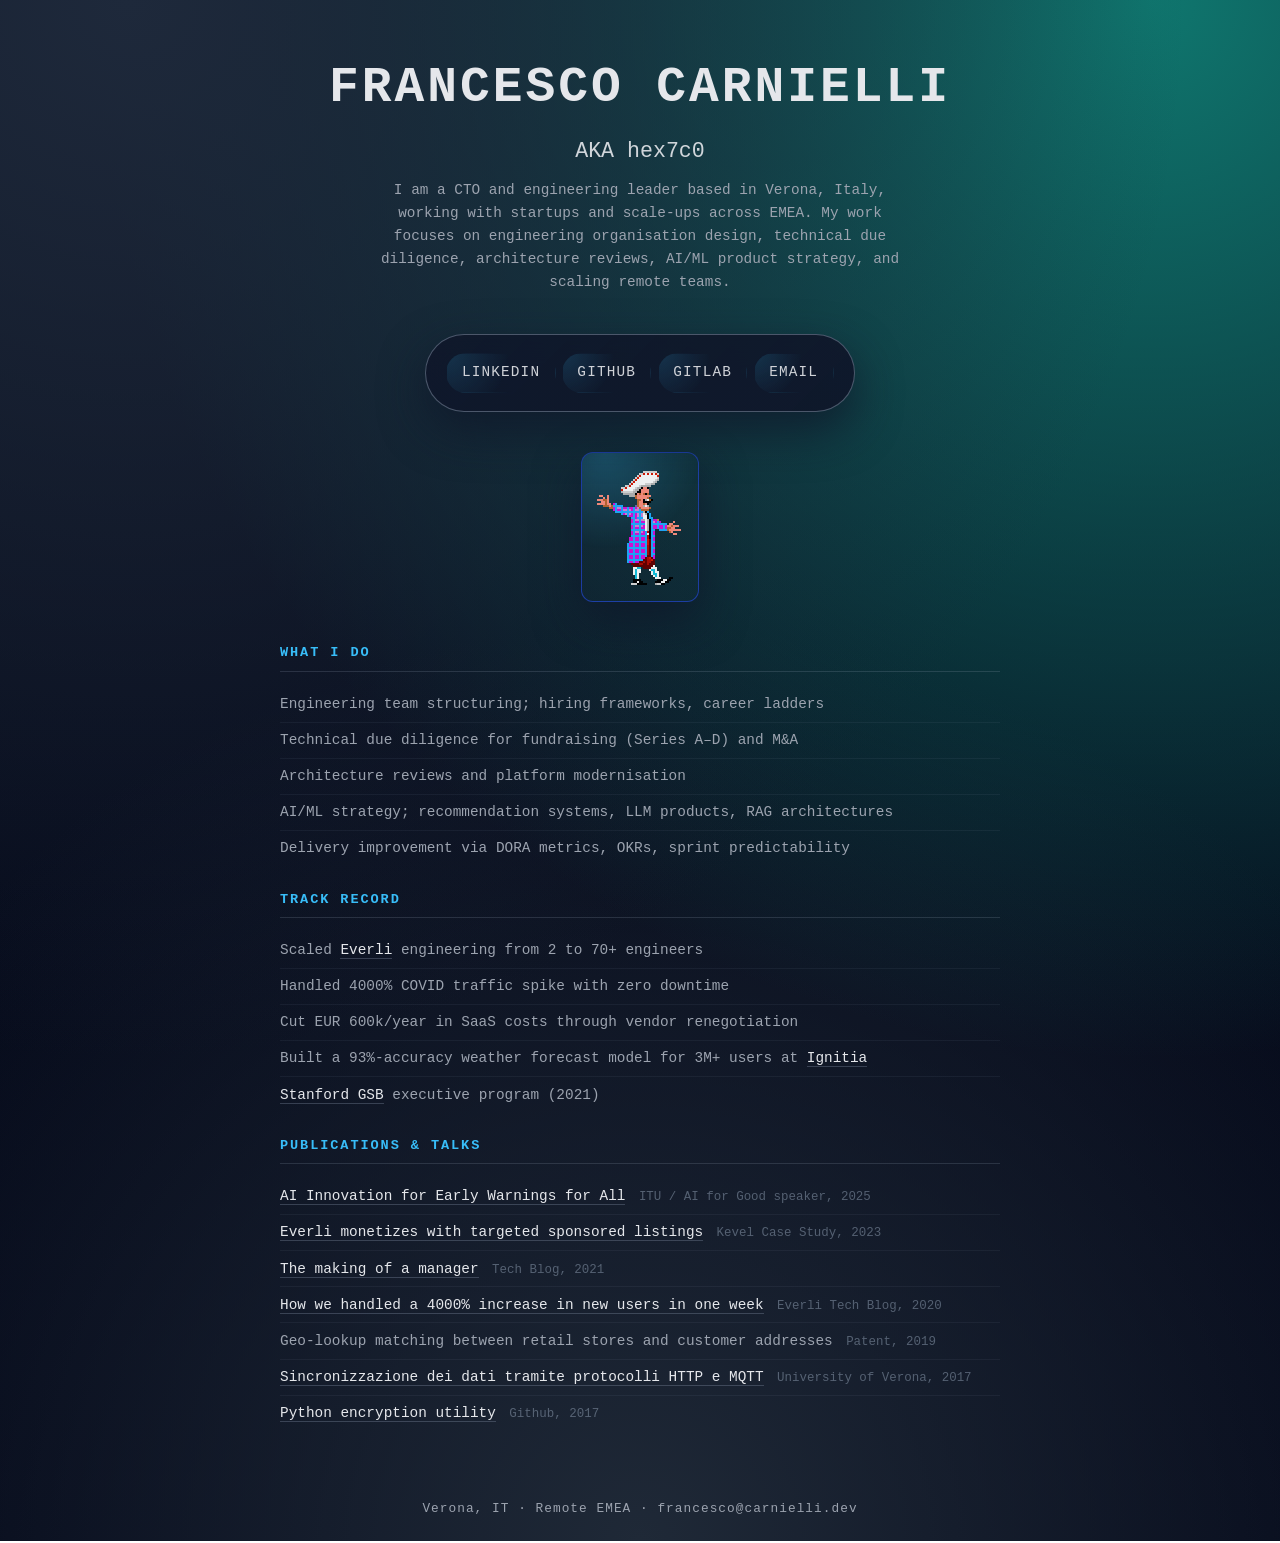
==== index.html @ feb06394 "build: experiment with SERP and JSON-LD" ====
<!DOCTYPE html>
<html lang="en">
<head>
  <meta charset="utf-8" />
  <title>Francesco Carnielli | hex7c0 | CTO</title>

  <meta name="author" content="Francesco Carnielli" />
  <meta name="description" content="Personal index page for Francesco Carnielli AKA hex7c0." />
  <meta name="viewport" content="width=device-width, initial-scale=1" />
  <meta name="robots" content="index, follow, max-image-preview:large, max-snippet:-1, max-video-preview:-1">

  <link rel="canonical" href="https://francesco.carnielli.dev/" />
  <link rel="alternate" hreflang="en" href="https://francesco.carnielli.dev/">
  <link rel="alternate" hreflang="x-default" href="https://francesco.carnielli.dev/">

  <link rel="preconnect" href="https://www.googletagmanager.com">
  <link rel="icon" type="image/x-icon" href="/favicon.ico" />
  <link rel="stylesheet" href="/style.css" />
  <link rel="author" href="/humans.txt" />

  <meta name="theme-color" content="#020617" />
  <meta property="og:title" content="Francesco Carnielli · hex7c0" />
  <meta property="og:description" content="CTO helping startups and scale-ups build, scale, and fix engineering organisations." />
  <meta property="og:type" content="website" />
  <meta property="og:url" content="https://francesco.carnielli.dev/" />
  <meta property="og:image" content="https://francesco.carnielli.dev/1620806914573.jpeg" />
  <meta property="og:image:alt" content="Francesco Carnielli">

  <script async src="https://www.googletagmanager.com/gtag/js?id=G-HYYJ00WPV2"></script>
  <script>
    window.dataLayer = window.dataLayer || [];
    function gtag(){dataLayer.push(arguments);}
    gtag('js', new Date());

    gtag('config', 'G-HYYJ00WPV2');
  </script>

  <script type="application/ld+json">
{
  "@context": "https://schema.org",
  "@type": "ProfilePage",
  "@id": "https://francesco.carnielli.dev/#profile",
  "url": "https://francesco.carnielli.dev/",
  "name": "Francesco Carnielli · hex7c0 · CTO",
  "description": "Personal profile page for Francesco Carnielli, CTO and engineering leader.",
  "inLanguage": "en",
  "dateCreated": "2026-01-01T09:00:00+02:00",
  "dateModified": "2026-05-04T09:00:00+02:00",
  "primaryImageOfPage": {
    "@type": "ImageObject",
    "@id": "https://francesco.carnielli.dev/#profile-image",
    "url": "https://francesco.carnielli.dev/1620806914573.jpeg",
    "contentUrl": "https://francesco.carnielli.dev/1620806914573.jpeg",
    "caption": "Francesco Carnielli"
  },
  "mainEntity": {
    "@type": "Person",
    "@id": "https://francesco.carnielli.dev/#person",
    "name": "Francesco Carnielli",
    "givenName": "Francesco",
    "familyName": "Carnielli",
    "alternateName": "hex7c0",
    "identifier": "hex7c0",
    "jobTitle": "Chief Technology Officer",
    "description": "CTO and engineering leader helping startups and scale-ups build teams, improve architecture, run technical due diligence, and deliver AI/ML products.",
    "url": "https://francesco.carnielli.dev/",
    "mainEntityOfPage": {
      "@type": "WebPage",
      "@id": "https://francesco.carnielli.dev/#webpage",
      "url": "https://francesco.carnielli.dev/"
    },
    "email": "francesco@carnielli.dev",
    "image": {
      "@type": "ImageObject",
      "@id": "https://francesco.carnielli.dev/#profile-image",
      "url": "https://francesco.carnielli.dev/1620806914573.jpeg",
      "contentUrl": "https://francesco.carnielli.dev/1620806914573.jpeg",
      "caption": "Francesco Carnielli"
    },
    "address": {
      "@type": "PostalAddress",
      "addressLocality": "Verona",
      "addressRegion": "VR",
      "addressCountry": "IT"
    },
    "sameAs": [
      "https://www.linkedin.com/in/francesco-carnielli/",
      "https://github.com/hex7c0",
      "https://gitlab.com/hex7c0",
      "https://leetcode.com/u/hex7c0/",
      "https://stackoverflow.com/users/6843241",
      "https://www.npmjs.com/~hex7c0",
      "https://www.malt.com/profile/francescocarnielli",
      "https://www.gigx.com/user/francesco-carnielli",
      "https://aiforgood.itu.int/speaker/francesco-carnielli/"
    ],
    "knowsAbout": [
      "Software Engineering",
      "Engineering Leadership",
      "Team Scaling",
      "Technical Due Diligence",
      "AI/ML Strategy",
      "DORA Metrics",
      "E-Commerce"
    ],
    "knowsLanguage": [
      { "@type": "Language", "name": "Italian", "alternateName": "it" },
      { "@type": "Language", "name": "English", "alternateName": "en" }
    ],
    "alumniOf": [
      {
        "@type": "EducationalOrganization",
        "name": "Stanford University Graduate School of Business",
        "url": "https://www.gsb.stanford.edu/"
      },
      {
        "@type": "EducationalOrganization",
        "name": "University of Verona",
        "url": "https://www.univr.it/"
      }
    ],
    "worksFor": {
      "@type": "Organization",
      "name": "Ignitia",
      "url": "https://ignitia.info"
    },
    "affiliation": [
      { "@type": "Organization", "name": "Everli", "url": "https://everli.com" },
      { "@type": "Organization", "name": "Ignitia", "url": "https://ignitia.info" },
      { "@type": "Organization", "name": "New Digital Intelligence", "url": "https://new-digital-intelligence.com/" }
    ],
    "subjectOf": [
      {
        "@type": "Article",
        "url": "https://www.itu.int/en/ITU-D/Emergency-Telecommunications/Pages/Events/2025/AI-for-EW4All-Hackathon-Finalists.aspx",
        "headline": "AI for Early Warnings for All Innovation Challenge: Top Four Finalists",
        "publisher": {
          "@type": "Organization",
          "name": "International Telecommunication Union",
          "url": "https://www.itu.int/"
        }
      },
      {
        "@type": "Article",
        "url": "https://www.kevel.com/customers/everli",
        "headline": "Everli monetizes with targeted sponsored listings",
        "publisher": {
          "@type": "Organization",
          "name": "Kevel",
          "url": "https://www.kevel.com/"
        }
      }
    ]
  }
}
  </script>

  <script type="application/ld+json">
{
  "@context": "https://schema.org",
  "@graph": [
    {
      "@type": "WebSite",
      "@id": "https://francesco.carnielli.dev/#website",
      "url": "https://francesco.carnielli.dev/",
      "name": "Francesco Carnielli · hex7c0",
      "description": "Personal website of Francesco Carnielli, CTO and engineering leader.",
      "inLanguage": "en",
      "publisher": {
        "@type": "Person",
        "@id": "https://francesco.carnielli.dev/#person",
        "name": "Francesco Carnielli",
        "url": "https://francesco.carnielli.dev/"
      },
      "author": {
        "@type": "Person",
        "@id": "https://francesco.carnielli.dev/#person",
        "name": "Francesco Carnielli",
        "url": "https://francesco.carnielli.dev/"
      }
    },
    {
      "@type": "BlogPosting",
      "@id": "https://francesco.carnielli.dev/the-making-of-a-manager/#article",
      "url": "https://francesco.carnielli.dev/the-making-of-a-manager/",
      "headline": "The Making of a Manager",
      "description": "Notes and takeaways from Julie Zhuo's The Making of a Manager.",
      "inLanguage": "en",
      "datePublished": "2021-05-03T09:00:00+02:00",
      "dateModified": "2026-05-04T09:00:00+02:00",
      "author": {
        "@type": "Person",
        "@id": "https://francesco.carnielli.dev/#person",
        "name": "Francesco Carnielli",
        "url": "https://francesco.carnielli.dev/"
      },
      "publisher": {
        "@type": "Person",
        "@id": "https://francesco.carnielli.dev/#person",
        "name": "Francesco Carnielli",
        "url": "https://francesco.carnielli.dev/"
      },
      "image": {
        "@type": "ImageObject",
        "@id": "https://francesco.carnielli.dev/#profile-image",
        "url": "https://francesco.carnielli.dev/1620806914573.jpeg",
        "contentUrl": "https://francesco.carnielli.dev/1620806914573.jpeg",
        "caption": "Francesco Carnielli"
      },
      "isPartOf": { "@id": "https://francesco.carnielli.dev/#website" }
    },
    {
      "@type": "BlogPosting",
      "@id": "https://francesco.carnielli.dev/#everli-covid-scale-post",
      "url": "https://web.archive.org/web/20201030065520/https://tech.everli.com/2020/07/07/how-we-handled-the-spike-of-more-than-4k-new-users-in-a-week/",
      "headline": "How we handled a 4000% increase in new users in one week",
      "description": "Engineering post-mortem on scaling Everli's platform during the COVID-19 traffic surge.",
      "inLanguage": "en",
      "datePublished": "2020-07-07T09:00:00+02:00",
      "author": {
        "@type": "Person",
        "@id": "https://francesco.carnielli.dev/#person",
        "name": "Francesco Carnielli",
        "url": "https://francesco.carnielli.dev/"
      },
      "publisher": {
        "@type": "Organization",
        "name": "Everli",
        "url": "https://everli.com"
      },
      "image": {
        "@type": "ImageObject",
        "@id": "https://francesco.carnielli.dev/#profile-image",
        "url": "https://francesco.carnielli.dev/1620806914573.jpeg",
        "contentUrl": "https://francesco.carnielli.dev/1620806914573.jpeg",
        "caption": "Francesco Carnielli"
      }
    },
    {
      "@type": "CreativeWork",
      "@id": "https://francesco.carnielli.dev/#smiot-work",
      "url": "https://github.com/hex7c0/smIoT",
      "name": "Sincronizzazione dei dati tramite protocolli HTTP e MQTT",
      "description": "University of Verona research work on data synchronisation using HTTP and MQTT protocols.",
      "inLanguage": "it",
      "datePublished": "2017-01-01T09:00:00+02:00",
      "author": {
        "@type": "Person",
        "@id": "https://francesco.carnielli.dev/#person",
        "name": "Francesco Carnielli",
        "url": "https://francesco.carnielli.dev/"
      }
    },
    {
      "@type": "SoftwareSourceCode",
      "@id": "https://francesco.carnielli.dev/#encryptopy",
      "url": "https://francesco.carnielli.dev/EncryptoPy",
      "name": "EncryptoPy",
      "description": "Python encryption utility.",
      "programmingLanguage": "Python",
      "datePublished": "2017-01-01T09:00:00+02:00",
      "author": {
        "@type": "Person",
        "@id": "https://francesco.carnielli.dev/#person",
        "name": "Francesco Carnielli",
        "url": "https://francesco.carnielli.dev/"
      },
      "codeRepository": "https://github.com/hex7c0/EncryptoPy"
    }
  ]
}
  </script>

</head>
<body>
  <div class="game-line" id="upper"><div class="game-line__bar" id="upper-bar"></div></div>
  <div class="game-line" id="lateral"><div class="game-line__bar" id="lateral-bar"></div></div>

  <main id="main" class="page">
    <header class="hero">
      <h1>Francesco Carnielli</h1>
      <h2>
        <span class="aka">AKA</span>
        <code>hex7c0</code>
      </h2>
      <p class="tagline">
        I am a CTO and engineering leader based in Verona, Italy, working with startups and scale-ups across EMEA.
        My work focuses on engineering organisation design, technical due diligence, architecture reviews,
        AI/ML product strategy, and scaling remote teams.
      </p>
    </header>

    <nav class="links" id="nav" aria-label="Profiles">
      <ul>
        <li><a href="https://www.linkedin.com/in/francesco-carnielli/" target="_blank" rel="me noopener noreferrer">LinkedIn</a></li>
        <li><a href="https://github.com/hex7c0" target="_blank" rel="me noopener noreferrer">GitHub</a></li>
        <li><a href="https://gitlab.com/hex7c0" target="_blank" rel="me noopener noreferrer">GitLab</a></li>
        <li><a href="mailto:francesco@carnielli.dev">Email</a></li>
      </ul>
    </nav>

    <figure class="avatar" aria-hidden="false">
      <img id="stan" src="stan.gif" alt="Francesco Carnielli" width="95" height="128" loading="lazy" decoding="async" />
    </figure>

    <section class="content">
      <h3>What I do</h3>
      <ul>
        <li>Engineering team structuring; hiring frameworks, career ladders</li>
        <li>Technical due diligence for fundraising (Series A&ndash;D) and M&amp;A</li>
        <li>Architecture reviews and platform modernisation</li>
        <li>AI/ML strategy; recommendation systems, LLM products, RAG architectures</li>
        <li>Delivery improvement via DORA metrics, OKRs, sprint predictability</li>
      </ul>

      <h3>Track record</h3>
      <ul>
        <li>Scaled <a href="https://everli.com" target="_blank" rel="noopener noreferrer">Everli</a> engineering from 2 to 70+ engineers</li>
        <li>Handled 4000% COVID traffic spike with zero downtime</li>
        <li>Cut EUR&nbsp;600k/year in SaaS costs through vendor renegotiation</li>
        <li>Built a 93%-accuracy weather forecast model for 3M+ users at <a href="https://ignitia.info" target="_blank" rel="noopener noreferrer">Ignitia</a></li>
        <li><a href="https://stanfordexeced.novoed.com/#!/courses/endeavor-tech-leaders-su21/statements/2482316" target="_blank" rel="noopener">Stanford GSB</a> executive program (2021)</li>
      </ul>

      <h3>Publications &amp; Talks</h3>
      <ul>
        <li><a href="https://web.archive.org/web/20260218130214/https://www.itu.int/en/ITU-D/Emergency-Telecommunications/Pages/Events/2025/AI-for-EW4All-Hackathon-Finalists.aspx" target="_blank" rel="noopener">AI Innovation for Early Warnings for All</a> <span class="meta">ITU / AI for Good speaker, 2025</span></li>
        <li><a href="https://web.archive.org/web/20251206194227/https:/www.kevel.com/customers/everli" target="_blank" rel="noopener">Everli monetizes with targeted sponsored listings</a> <span class="meta">Kevel Case Study, 2023</span></li>
        <li><a href="/the-making-of-a-manager/">The making of a manager</a> <span class="meta">Tech Blog, 2021</span></li>
        <li><a href="https://web.archive.org/web/20201030065520/https://tech.everli.com/2020/07/07/how-we-handled-the-spike-of-more-than-4k-new-users-in-a-week" target="_blank" rel="noopener">How we handled a 4000% increase in new users in one week</a> <span class="meta">Everli Tech Blog, 2020</span></li>
        <li>Geo-lookup matching between retail stores and customer addresses <span class="meta">Patent, 2019</span></li>
        <li><a href="https://github.com/hex7c0/smIoT" target="_blank" rel="noopener">Sincronizzazione dei dati tramite protocolli HTTP e MQTT</a> <span class="meta">University of Verona, 2017</span></li>
        <li><a href="/EncryptoPy">Python encryption utility</a> <span class="meta">Github, 2017</span></li>
      </ul>
    </section>
  </main>

  <footer class="site-footer">
    <a href="https://en.wikipedia.org/wiki/Verona" target="_blank" rel="noopener">Verona, IT</a>
    &middot; Remote EMEA &middot;
    <a href="mailto:francesco@carnielli.dev">francesco@carnielli.dev</a>
  </footer>

  <script>
    (() => {
      "use strict";
      const stan = document.getElementById("stan");
      const nav = document.getElementById("nav");
      const upper = document.getElementById("upper");
      const upperBar = document.getElementById("upper-bar");
      const lateral = document.getElementById("lateral");
      const lateralBar = document.getElementById("lateral-bar");
      const linkItems = Array.from(nav.querySelectorAll("li"));
      let middleX = window.innerWidth / 2;
      let middleY = window.innerHeight / 2;
      function updateMiddle() { middleX = window.innerWidth / 2; middleY = window.innerHeight / 2; }
      window.addEventListener("resize", updateMiddle);
      const enableMotion = !window.matchMedia("(prefers-reduced-motion: reduce)").matches
        && window.matchMedia("(hover: hover)").matches
        && !window.matchMedia("(pointer: coarse)").matches;
      if (enableMotion) {
        let lastMouseEvent = null, frameRequested = false;
        function handleMouseFrame() {
          frameRequested = false;
          if (!lastMouseEvent) return;
          const x = lastMouseEvent.clientX, y = lastMouseEvent.clientY;
          //upper.style.left = x + "px"; upperBar.style.height = y + "px";
          //lateral.style.top = y + "px"; lateralBar.style.width = x + "px";
          const dx = x - middleX, dy = middleY - y;
          const rotateY = dx / 16, rotateX = dy / 12, scaleX = dx < 0 ? -1 : 1;
          const s = (rotateX - rotateY) / 8;
          stan.style.transform = "rotateY(" + rotateY + "deg) rotateX(" + rotateX + "deg) scaleX(" + scaleX + ")";
          stan.style.boxShadow = s + "px " + s + "px 22px rgba(15,23,42,0.95)";
        }
        window.addEventListener("mousemove", function(e) {
          lastMouseEvent = e;
          if (!frameRequested) { frameRequested = true; requestAnimationFrame(handleMouseFrame); }
        }, { passive: true });
        linkItems.forEach(function(item) {
          item.addEventListener("mouseenter", function() { linkItems.forEach(function(li) { li.classList.add("fade"); }); item.classList.remove("fade"); });
          item.addEventListener("mouseleave", function() { linkItems.forEach(function(li) { li.classList.remove("fade"); }); });
        });
      } else {
        upper.style.display = "none";
        lateral.style.display = "none";
      }
    })();
  </script>
</body>
</html>
---- style.css ----
:root {
  --bg: #020617;
  --bg-soft: #0b1120;
  --fg: #e5e7eb;
  --fg-body: #cbd5e1;
  --muted: #9ca3af;
  --accent: #38bdf8;
  --accent-soft: rgba(56, 189, 248, 0.18);
  --link-hover: #7dd3fc;

  --font-mono: ui-monospace, SFMono-Regular, Menlo, Monaco, Consolas, "Liberation Mono", "Fira Code", "JetBrains Mono", monospace;

  --radius-lg: 0.75rem;
  --radius-full: 999px;
  --shadow-soft: 0 18px 45px rgba(15, 23, 42, 0.75);
  --transition-fast: 160ms ease-out;
}

*, *::before, *::after { box-sizing: border-box; }

body {
  margin: 0;
  min-height: 100vh;
  font-family: var(--font-mono);
  background:
    radial-gradient(circle at 10% 0%, #1e293b 0, transparent 55%),
    radial-gradient(circle at 90% 0%, #0f766e 0, transparent 55%),
    radial-gradient(circle at 50% 100%, #1f2937 0, transparent 55%),
    linear-gradient(180deg, var(--bg-soft), var(--bg));
  color: var(--fg-body);
  display: flex;
  flex-direction: column;
  -webkit-font-smoothing: antialiased;
  text-rendering: optimizeLegibility;
  line-height: 1.65;
}

a { transition: color var(--transition-fast), border-color var(--transition-fast); }

/* =============================================================
 * Homepage specific
 * ============================================================= */

main.page {
  flex: 1;
  display: flex;
  flex-direction: column;
  align-items: center;
  padding: 3rem 1.5rem 2rem;
  position: relative;
  z-index: 1;
  gap: 2.5rem;
}

.hero {
  max-width: 720px;
  text-align: center;
}
.hero h1 {
  margin: 0 0 0.25rem;
  font-size: clamp(2.2rem, 3vw + 1rem, 3.1rem);
  font-weight: 600;
  letter-spacing: 0.06em;
  text-transform: uppercase;
  color: var(--fg);
}
.hero h2 {
  margin: 0 0 0.6rem;
  font-size: clamp(1rem, 1.2vw + 0.8rem, 1.35rem);
  font-weight: 300;
  opacity: 0.9;
  color: var(--fg);
}
.hero .tagline {
  margin: 0 auto;
  font-size: 0.9rem;
  color: var(--muted);
  line-height: 1.6;
  max-width: 520px;
}

/* Nav pill */
nav.links {
  padding: 1.1rem 1.25rem;
  border-radius: 999px;
  background: linear-gradient(135deg, rgba(15,23,42,0.9), rgba(15,23,42,0.95));
  border: 1px solid rgba(148, 163, 184, 0.45);
  box-shadow: var(--shadow-soft);
  backdrop-filter: blur(18px);
  -webkit-backdrop-filter: blur(18px);
}
nav.links ul {
  margin: 0; padding: 0; list-style: none;
  display: flex; flex-wrap: wrap; gap: 0.4rem;
  justify-content: center; align-items: center;
}
nav.links li { transition: opacity var(--transition-fast); }
nav.links a {
  position: relative;
  display: inline-flex; align-items: center; gap: 0.35rem;
  padding: 0.45rem 0.9rem;
  border-radius: 999px;
  border: 1px solid transparent;
  font-size: 0.9rem;
  letter-spacing: 0.08em;
  text-transform: uppercase;
  text-decoration: none;
  color: var(--fg);
  opacity: 0.9;
  background: radial-gradient(circle at 0 0, var(--accent-soft), transparent 55%);
  cursor: pointer;
  white-space: nowrap;
  transition: background var(--transition-fast), border-color var(--transition-fast),
    color var(--transition-fast), opacity var(--transition-fast),
    transform var(--transition-fast), box-shadow var(--transition-fast);
}
nav.links a:hover, nav.links a:focus-visible {
  outline: none;
  background: radial-gradient(circle at 10% 0%, rgba(56,189,248,0.35), transparent 65%);
  border-color: var(--accent);
  color: var(--link-hover);
  opacity: 1;
  transform: translateY(-1px);
  box-shadow: 0 10px 30px rgba(15,23,42,0.85);
}
nav.links li.fade { opacity: 0.25; }

/* Homepage content sections */
.content {
  max-width: 720px;
  width: 100%;
  text-align: left;
}
.content h3 {
  font-size: 0.85rem;
  text-transform: uppercase;
  letter-spacing: 0.14em;
  color: var(--accent);
  margin: 0 0 0.9rem;
  padding-bottom: 0.4rem;
  border-bottom: 1px solid rgba(148,163,184,0.2);
}
.content p {
  font-size: 0.92rem;
  line-height: 1.65;
  color: var(--muted);
  margin: 0 0 0.7rem;
}
.content ul {
  margin: 0 0 1.4rem;
  padding: 0;
  list-style: none;
}
.content li {
  font-size: 0.9rem;
  line-height: 1.55;
  color: var(--muted);
  padding: 0.4rem 0;
}
.content li + li {
  border-top: 1px solid rgba(148,163,184,0.08);
}
.content a {
  color: var(--fg);
  text-decoration: none;
  border-bottom: 1px solid rgba(148,163,184,0.3);
}
.content a:hover {
  color: var(--link-hover);
  border-color: var(--accent);
}
.content .meta {
  font-size: 0.78rem;
  color: rgba(148,163,184,0.5);
  margin-left: 0.3rem;
}

/* Avatar */
.avatar {
  margin: 0;
  padding: 0.65rem;
  border-radius: var(--radius-lg);
  background: radial-gradient(circle at 20% 0%, rgba(56,189,248,0.24), transparent 55%);
  border: 1px solid rgba(30,64,175,0.9);
  box-shadow: var(--shadow-soft);
}
.avatar img {
  display: block; max-width: 100%; height: auto;
  border-radius: calc(var(--radius-lg) - 0.35rem);
  opacity: 0.96;
  transition: transform var(--transition-fast), box-shadow var(--transition-fast), opacity var(--transition-fast);
}
.avatar img:hover { opacity: 1; box-shadow: 0 22px 50px rgba(15,23,42,0.95); }

/* Crosshair animation */
.game-line { position: fixed; pointer-events: none; z-index: 0; }
#upper { top:0; left:0; width:0; height:100vh; display:flex; justify-content:flex-start; align-items:flex-start; }
#lateral { top:0; left:0; width:100vw; height:0; display:flex; justify-content:flex-start; align-items:flex-start; }
.game-line__bar { background:linear-gradient(to bottom,rgba(56,189,248,0.85),transparent); width:2px; height:0; box-shadow:0 0 22px rgba(56,189,248,0.68); }
#lateral-bar { background:linear-gradient(to right,rgba(56,189,248,0.85),transparent); width:0; height:2px; }

/* Homepage footer */
footer.site-footer {
  position: relative; z-index: 1;
  padding: 0.8rem 1.5rem 1.4rem;
  text-align: center;
  font-size: 0.8rem;
  color: var(--muted);
  letter-spacing: 0.08em;
}
footer.site-footer a { color: var(--muted); text-decoration: none; }
footer.site-footer a:hover { color: var(--link-hover); }

/* =============================================================
 * Blog / article pages
 * ============================================================= */

.article-page {
  max-width: 720px;
  margin: 0 auto;
  padding: 3rem 1.5rem 4rem;
  flex: 1;
}

.breadcrumb {
  font-size: 0.8rem;
  letter-spacing: 0.08em;
  text-transform: uppercase;
  margin-bottom: 2.5rem;
  color: var(--muted);
}
.breadcrumb a {
  color: var(--muted);
  text-decoration: none;
  border-bottom: 1px solid transparent;
}
.breadcrumb a:hover { color: var(--link-hover); border-bottom-color: var(--accent); }

article header {
  margin-bottom: 3rem;
  padding-bottom: 1.5rem;
  border-bottom: 1px solid rgba(148, 163, 184, 0.15);
}
article h1 {
  font-size: clamp(1.8rem, 2.5vw + 1rem, 2.6rem);
  font-weight: 600;
  letter-spacing: 0.02em;
  color: var(--fg);
  margin: 0 0 1rem;
  line-height: 1.25;
}
article .meta {
  font-size: 0.8rem;
  letter-spacing: 0.08em;
  text-transform: uppercase;
  color: var(--muted);
}
article .meta a {
  color: var(--muted);
  text-decoration: none;
  border-bottom: 1px solid rgba(148, 163, 184, 0.3);
}
article .meta a:hover { color: var(--link-hover); border-color: var(--accent); }

/* Disclaimer */
.disclaimer {
  background: rgba(15, 23, 42, 0.6);
  border-left: 3px solid var(--accent);
  padding: 1rem 1.2rem;
  margin: 0 0 2rem;
  font-size: 0.92rem;
  color: var(--muted);
  border-radius: 0 var(--radius-lg) var(--radius-lg) 0;
}
.disclaimer strong { color: var(--fg); }
.disclaimer a { color: var(--accent); text-decoration: none; border-bottom: 1px solid var(--accent); }
.disclaimer a:hover { color: var(--link-hover); }

/* Article body */
article h2 {
  font-size: 1.35rem;
  color: var(--fg);
  margin: 2.8rem 0 1rem;
  padding-bottom: 0.3rem;
  border-bottom: 1px solid rgba(148, 163, 184, 0.15);
  letter-spacing: 0.02em;
}
article p {
  margin: 0 0 1.3rem;
  font-size: 1rem;
  line-height: 1.75;
}
article ul {
  margin: 0 0 1.5rem;
  padding-left: 1.4rem;
}
article li {
  margin-bottom: 0.6rem;
  font-size: 0.98rem;
  line-height: 1.65;
}
article blockquote {
  margin: 1.8rem 0;
  padding: 1rem 1.4rem;
  border-left: 3px solid var(--accent);
  background: rgba(56, 189, 248, 0.06);
  font-style: normal;
  color: var(--fg);
  border-radius: 0 var(--radius-lg) var(--radius-lg) 0;
  font-size: 1.02rem;
}
article em { color: var(--fg); font-style: italic; }
article strong { color: var(--fg); }
article a {
  color: var(--fg);
  text-decoration: none;
  border-bottom: 1px solid rgba(148, 163, 184, 0.4);
}
article a:hover { color: var(--link-hover); border-color: var(--accent); }

article footer {
  margin-top: 3rem;
  padding-top: 2rem;
  border-top: 1px solid rgba(148, 163, 184, 0.15);
  font-size: 0.85rem;
  color: var(--muted);
}
article footer p { margin: 0.4rem 0; }
article footer .tags {
  display: flex;
  flex-wrap: wrap;
  gap: 0.4rem;
  margin-top: 1rem;
}
article footer .tag {
  padding: 0.25rem 0.7rem;
  border-radius: 999px;
  background: rgba(56, 189, 248, 0.1);
  border: 1px solid rgba(56, 189, 248, 0.25);
  color: var(--accent);
  font-size: 0.72rem;
  letter-spacing: 0.06em;
  text-transform: uppercase;
}

.bottom-nav {
  margin-top: 3rem;
  display: flex;
  justify-content: center;
  gap: 1rem;
  flex-wrap: wrap;
}
.bottom-nav a {
  font-size: 0.85rem;
  letter-spacing: 0.08em;
  text-transform: uppercase;
  padding: 0.5rem 1rem;
  border-radius: 999px;
  border: 1px solid rgba(148, 163, 184, 0.3);
  color: var(--fg);
  text-decoration: none;
  transition: border-color var(--transition-fast), color var(--transition-fast), background var(--transition-fast);
}
.bottom-nav a:hover {
  border-color: var(--accent);
  color: var(--link-hover);
  background: rgba(56, 189, 248, 0.08);
}

/* =============================================================
 * Reduced motion
 * ============================================================= */
@media (prefers-reduced-motion: reduce) {
  .avatar img { transition: opacity 120ms ease-out; transform: none !important; box-shadow: var(--shadow-soft) !important; }
  #upper, #lateral { display: none; }
}

/* =============================================================
 * Mobile
 * ============================================================= */
@media (max-width: 720px) {
  main.page { padding-top: 2.5rem; gap: 2rem; }
  nav.links { border-radius: 1.2rem; padding: 0.9rem; width: 100%; max-width: 360px; }
  nav.links ul { display: grid; grid-template-columns: repeat(2, minmax(0,1fr)); gap: 0.6rem; }
  nav.links a { width: 100%; justify-content: center; font-size: 0.8rem; padding: 0.4rem 0.75rem; }
  .avatar { max-width: 140px; }

  .article-page { padding: 2rem 1.2rem 3rem; }
  article p { font-size: 0.96rem; }
  article li { font-size: 0.94rem; }
}
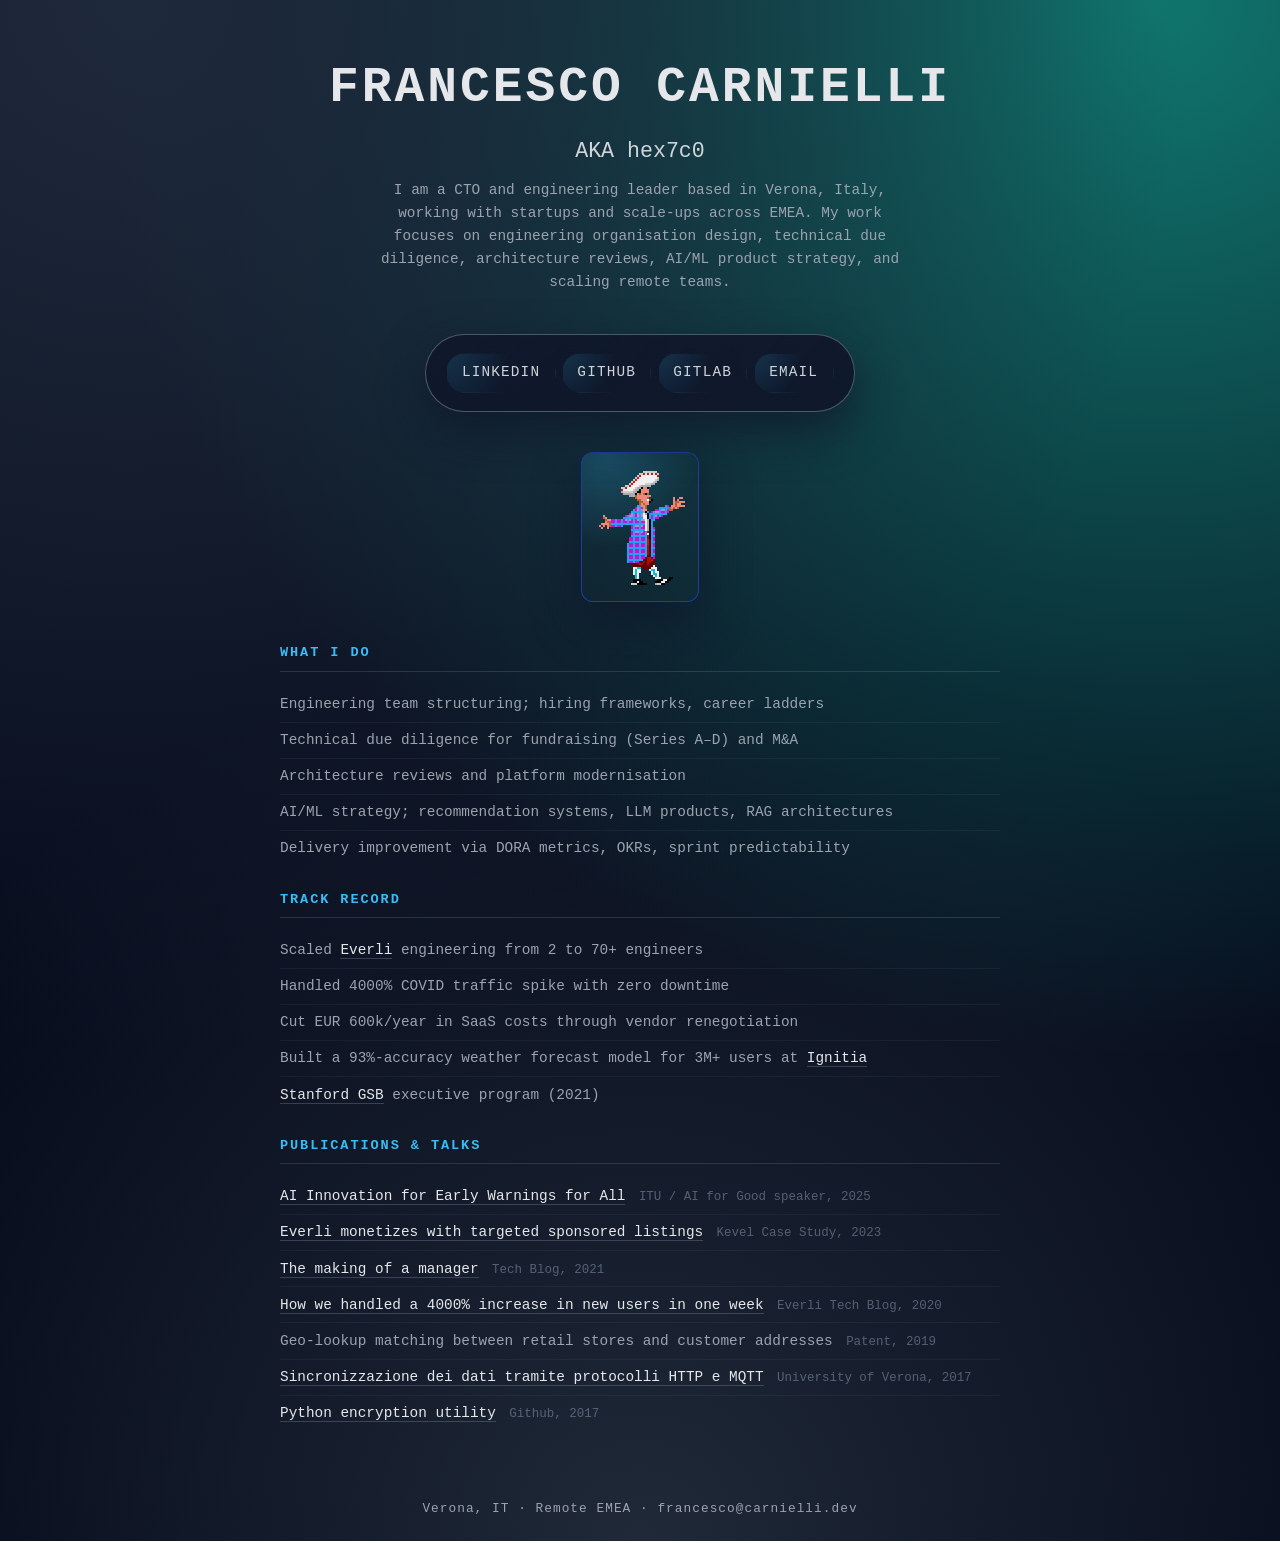
==== commit 2ac5f9e6: "feat: inline CSS" ====
--- a/index.html
+++ b/index.html
@@ -14,8 +14,401 @@
   <link rel="alternate" hreflang="x-default" href="https://francesco.carnielli.dev/">
 
   <link rel="preconnect" href="https://www.googletagmanager.com">
+  <link rel="preconnect" href="https://www.google-analytics.com">
   <link rel="icon" type="image/x-icon" href="/favicon.ico" />
-  <link rel="stylesheet" href="/style.css" />
+  <style>
+:root {
+  --bg: #020617;
+  --bg-soft: #0b1120;
+  --fg: #e5e7eb;
+  --fg-body: #cbd5e1;
+  --muted: #9ca3af;
+  --accent: #38bdf8;
+  --accent-soft: rgba(56, 189, 248, 0.18);
+  --link-hover: #7dd3fc;
+
+  --font-mono: ui-monospace, SFMono-Regular, Menlo, Monaco, Consolas, "Liberation Mono", "Fira Code", "JetBrains Mono", monospace;
+
+  --radius-lg: 0.75rem;
+  --radius-full: 999px;
+  --shadow-soft: 0 18px 45px rgba(15, 23, 42, 0.75);
+  --transition-fast: 160ms ease-out;
+}
+
+*, *::before, *::after { box-sizing: border-box; }
+
+body {
+  margin: 0;
+  min-height: 100vh;
+  font-family: var(--font-mono);
+  background:
+    radial-gradient(circle at 10% 0%, #1e293b 0, transparent 55%),
+    radial-gradient(circle at 90% 0%, #0f766e 0, transparent 55%),
+    radial-gradient(circle at 50% 100%, #1f2937 0, transparent 55%),
+    linear-gradient(180deg, var(--bg-soft), var(--bg));
+  color: var(--fg-body);
+  display: flex;
+  flex-direction: column;
+  -webkit-font-smoothing: antialiased;
+  text-rendering: optimizeLegibility;
+  line-height: 1.65;
+}
+
+a { transition: color var(--transition-fast), border-color var(--transition-fast); }
+
+/* =============================================================
+ * Homepage specific
+ * ============================================================= */
+
+main.page {
+  flex: 1;
+  display: flex;
+  flex-direction: column;
+  align-items: center;
+  padding: 3rem 1.5rem 2rem;
+  position: relative;
+  z-index: 1;
+  gap: 2.5rem;
+}
+
+.hero {
+  max-width: 720px;
+  text-align: center;
+}
+.hero h1 {
+  margin: 0 0 0.25rem;
+  font-size: clamp(2.2rem, 3vw + 1rem, 3.1rem);
+  font-weight: 600;
+  letter-spacing: 0.06em;
+  text-transform: uppercase;
+  color: var(--fg);
+}
+.hero h2 {
+  margin: 0 0 0.6rem;
+  font-size: clamp(1rem, 1.2vw + 0.8rem, 1.35rem);
+  font-weight: 300;
+  opacity: 0.9;
+  color: var(--fg);
+}
+.hero .tagline {
+  margin: 0 auto;
+  font-size: 0.9rem;
+  color: var(--muted);
+  line-height: 1.6;
+  max-width: 520px;
+}
+
+/* Nav pill */
+nav.links {
+  padding: 1.1rem 1.25rem;
+  border-radius: 999px;
+  background: linear-gradient(135deg, rgba(15,23,42,0.9), rgba(15,23,42,0.95));
+  border: 1px solid rgba(148, 163, 184, 0.45);
+  box-shadow: var(--shadow-soft);
+  backdrop-filter: blur(18px);
+  -webkit-backdrop-filter: blur(18px);
+}
+nav.links ul {
+  margin: 0; padding: 0; list-style: none;
+  display: flex; flex-wrap: wrap; gap: 0.4rem;
+  justify-content: center; align-items: center;
+}
+nav.links li { transition: opacity var(--transition-fast); }
+nav.links a {
+  position: relative;
+  display: inline-flex; align-items: center; gap: 0.35rem;
+  padding: 0.45rem 0.9rem;
+  border-radius: 999px;
+  border: 1px solid transparent;
+  font-size: 0.9rem;
+  letter-spacing: 0.08em;
+  text-transform: uppercase;
+  text-decoration: none;
+  color: var(--fg);
+  opacity: 0.9;
+  background: radial-gradient(circle at 0 0, var(--accent-soft), transparent 55%);
+  cursor: pointer;
+  white-space: nowrap;
+  transition: background var(--transition-fast), border-color var(--transition-fast),
+    color var(--transition-fast), opacity var(--transition-fast),
+    transform var(--transition-fast), box-shadow var(--transition-fast);
+}
+nav.links a:hover, nav.links a:focus-visible {
+  outline: none;
+  background: radial-gradient(circle at 10% 0%, rgba(56,189,248,0.35), transparent 65%);
+  border-color: var(--accent);
+  color: var(--link-hover);
+  opacity: 1;
+  transform: translateY(-1px);
+  box-shadow: 0 10px 30px rgba(15,23,42,0.85);
+}
+nav.links li.fade { opacity: 0.25; }
+
+/* Homepage content sections */
+.content {
+  max-width: 720px;
+  width: 100%;
+  text-align: left;
+}
+.content h3 {
+  font-size: 0.85rem;
+  text-transform: uppercase;
+  letter-spacing: 0.14em;
+  color: var(--accent);
+  margin: 0 0 0.9rem;
+  padding-bottom: 0.4rem;
+  border-bottom: 1px solid rgba(148,163,184,0.2);
+}
+.content p {
+  font-size: 0.92rem;
+  line-height: 1.65;
+  color: var(--muted);
+  margin: 0 0 0.7rem;
+}
+.content ul {
+  margin: 0 0 1.4rem;
+  padding: 0;
+  list-style: none;
+}
+.content li {
+  font-size: 0.9rem;
+  line-height: 1.55;
+  color: var(--muted);
+  padding: 0.4rem 0;
+}
+.content li + li {
+  border-top: 1px solid rgba(148,163,184,0.08);
+}
+.content a {
+  color: var(--fg);
+  text-decoration: none;
+  border-bottom: 1px solid rgba(148,163,184,0.3);
+}
+.content a:hover {
+  color: var(--link-hover);
+  border-color: var(--accent);
+}
+.content .meta {
+  font-size: 0.78rem;
+  color: rgba(148,163,184,0.5);
+  margin-left: 0.3rem;
+}
+
+/* Avatar */
+.avatar {
+  margin: 0;
+  padding: 0.65rem;
+  border-radius: var(--radius-lg);
+  background: radial-gradient(circle at 20% 0%, rgba(56,189,248,0.24), transparent 55%);
+  border: 1px solid rgba(30,64,175,0.9);
+  box-shadow: var(--shadow-soft);
+}
+.avatar img {
+  display: block; max-width: 100%; height: auto;
+  border-radius: calc(var(--radius-lg) - 0.35rem);
+  opacity: 0.96;
+  transition: transform var(--transition-fast), box-shadow var(--transition-fast), opacity var(--transition-fast);
+}
+.avatar img:hover { opacity: 1; box-shadow: 0 22px 50px rgba(15,23,42,0.95); }
+
+/* Crosshair animation */
+.game-line { position: fixed; pointer-events: none; z-index: 0; }
+#upper { top:0; left:0; width:0; height:100vh; display:flex; justify-content:flex-start; align-items:flex-start; }
+#lateral { top:0; left:0; width:100vw; height:0; display:flex; justify-content:flex-start; align-items:flex-start; }
+.game-line__bar { background:linear-gradient(to bottom,rgba(56,189,248,0.85),transparent); width:2px; height:0; box-shadow:0 0 22px rgba(56,189,248,0.68); }
+#lateral-bar { background:linear-gradient(to right,rgba(56,189,248,0.85),transparent); width:0; height:2px; }
+
+/* Homepage footer */
+footer.site-footer {
+  position: relative; z-index: 1;
+  padding: 0.8rem 1.5rem 1.4rem;
+  text-align: center;
+  font-size: 0.8rem;
+  color: var(--muted);
+  letter-spacing: 0.08em;
+}
+footer.site-footer a { color: var(--muted); text-decoration: none; }
+footer.site-footer a:hover { color: var(--link-hover); }
+
+/* =============================================================
+ * Blog / article pages
+ * ============================================================= */
+
+.article-page {
+  max-width: 720px;
+  margin: 0 auto;
+  padding: 3rem 1.5rem 4rem;
+  flex: 1;
+}
+
+.breadcrumb {
+  font-size: 0.8rem;
+  letter-spacing: 0.08em;
+  text-transform: uppercase;
+  margin-bottom: 2.5rem;
+  color: var(--muted);
+}
+.breadcrumb a {
+  color: var(--muted);
+  text-decoration: none;
+  border-bottom: 1px solid transparent;
+}
+.breadcrumb a:hover { color: var(--link-hover); border-bottom-color: var(--accent); }
+
+article header {
+  margin-bottom: 3rem;
+  padding-bottom: 1.5rem;
+  border-bottom: 1px solid rgba(148, 163, 184, 0.15);
+}
+article h1 {
+  font-size: clamp(1.8rem, 2.5vw + 1rem, 2.6rem);
+  font-weight: 600;
+  letter-spacing: 0.02em;
+  color: var(--fg);
+  margin: 0 0 1rem;
+  line-height: 1.25;
+}
+article .meta {
+  font-size: 0.8rem;
+  letter-spacing: 0.08em;
+  text-transform: uppercase;
+  color: var(--muted);
+}
+article .meta a {
+  color: var(--muted);
+  text-decoration: none;
+  border-bottom: 1px solid rgba(148, 163, 184, 0.3);
+}
+article .meta a:hover { color: var(--link-hover); border-color: var(--accent); }
+
+/* Disclaimer */
+.disclaimer {
+  background: rgba(15, 23, 42, 0.6);
+  border-left: 3px solid var(--accent);
+  padding: 1rem 1.2rem;
+  margin: 0 0 2rem;
+  font-size: 0.92rem;
+  color: var(--muted);
+  border-radius: 0 var(--radius-lg) var(--radius-lg) 0;
+}
+.disclaimer strong { color: var(--fg); }
+.disclaimer a { color: var(--accent); text-decoration: none; border-bottom: 1px solid var(--accent); }
+.disclaimer a:hover { color: var(--link-hover); }
+
+/* Article body */
+article h2 {
+  font-size: 1.35rem;
+  color: var(--fg);
+  margin: 2.8rem 0 1rem;
+  padding-bottom: 0.3rem;
+  border-bottom: 1px solid rgba(148, 163, 184, 0.15);
+  letter-spacing: 0.02em;
+}
+article p {
+  margin: 0 0 1.3rem;
+  font-size: 1rem;
+  line-height: 1.75;
+}
+article ul {
+  margin: 0 0 1.5rem;
+  padding-left: 1.4rem;
+}
+article li {
+  margin-bottom: 0.6rem;
+  font-size: 0.98rem;
+  line-height: 1.65;
+}
+article blockquote {
+  margin: 1.8rem 0;
+  padding: 1rem 1.4rem;
+  border-left: 3px solid var(--accent);
+  background: rgba(56, 189, 248, 0.06);
+  font-style: normal;
+  color: var(--fg);
+  border-radius: 0 var(--radius-lg) var(--radius-lg) 0;
+  font-size: 1.02rem;
+}
+article em { color: var(--fg); font-style: italic; }
+article strong { color: var(--fg); }
+article a {
+  color: var(--fg);
+  text-decoration: none;
+  border-bottom: 1px solid rgba(148, 163, 184, 0.4);
+}
+article a:hover { color: var(--link-hover); border-color: var(--accent); }
+
+article footer {
+  margin-top: 3rem;
+  padding-top: 2rem;
+  border-top: 1px solid rgba(148, 163, 184, 0.15);
+  font-size: 0.85rem;
+  color: var(--muted);
+}
+article footer p { margin: 0.4rem 0; }
+article footer .tags {
+  display: flex;
+  flex-wrap: wrap;
+  gap: 0.4rem;
+  margin-top: 1rem;
+}
+article footer .tag {
+  padding: 0.25rem 0.7rem;
+  border-radius: 999px;
+  background: rgba(56, 189, 248, 0.1);
+  border: 1px solid rgba(56, 189, 248, 0.25);
+  color: var(--accent);
+  font-size: 0.72rem;
+  letter-spacing: 0.06em;
+  text-transform: uppercase;
+}
+
+.bottom-nav {
+  margin-top: 3rem;
+  display: flex;
+  justify-content: center;
+  gap: 1rem;
+  flex-wrap: wrap;
+}
+.bottom-nav a {
+  font-size: 0.85rem;
+  letter-spacing: 0.08em;
+  text-transform: uppercase;
+  padding: 0.5rem 1rem;
+  border-radius: 999px;
+  border: 1px solid rgba(148, 163, 184, 0.3);
+  color: var(--fg);
+  text-decoration: none;
+  transition: border-color var(--transition-fast), color var(--transition-fast), background var(--transition-fast);
+}
+.bottom-nav a:hover {
+  border-color: var(--accent);
+  color: var(--link-hover);
+  background: rgba(56, 189, 248, 0.08);
+}
+
+/* =============================================================
+ * Reduced motion
+ * ============================================================= */
+@media (prefers-reduced-motion: reduce) {
+  .avatar img { transition: opacity 120ms ease-out; transform: none !important; box-shadow: var(--shadow-soft) !important; }
+  #upper, #lateral { display: none; }
+}
+
+/* =============================================================
+ * Mobile
+ * ============================================================= */
+@media (max-width: 720px) {
+  main.page { padding-top: 2.5rem; gap: 2rem; }
+  nav.links { border-radius: 1.2rem; padding: 0.9rem; width: 100%; max-width: 360px; }
+  nav.links ul { display: grid; grid-template-columns: repeat(2, minmax(0,1fr)); gap: 0.6rem; }
+  nav.links a { width: 100%; justify-content: center; font-size: 0.8rem; padding: 0.4rem 0.75rem; }
+  .avatar { max-width: 140px; }
+
+  .article-page { padding: 2rem 1.2rem 3rem; }
+  article p { font-size: 0.96rem; }
+  article li { font-size: 0.94rem; }
+}
+  </style>
   <link rel="author" href="/humans.txt" />
 
   <meta name="theme-color" content="#020617" />
@@ -23,16 +416,32 @@
   <meta property="og:description" content="CTO helping startups and scale-ups build, scale, and fix engineering organisations." />
   <meta property="og:type" content="website" />
   <meta property="og:url" content="https://francesco.carnielli.dev/" />
+  <meta property="og:site_name" content="Francesco Carnielli" />
+  <meta property="og:locale" content="en_US" />
   <meta property="og:image" content="https://francesco.carnielli.dev/1620806914573.jpeg" />
-  <meta property="og:image:alt" content="Francesco Carnielli">
-
-  <script async src="https://www.googletagmanager.com/gtag/js?id=G-HYYJ00WPV2"></script>
+  <meta property="og:image:type" content="image/jpeg" />
+  <meta property="og:image:width" content="746" />
+  <meta property="og:image:height" content="746" />
+  <meta property="og:image:alt" content="Francesco Carnielli" />
+
+  <meta name="twitter:card" content="summary" />
+  <meta name="twitter:title" content="Francesco Carnielli · hex7c0 · CTO" />
+  <meta name="twitter:description" content="CTO helping startups and scale-ups build, scale, and fix engineering organisations." />
+  <meta name="twitter:image" content="https://francesco.carnielli.dev/1620806914573.jpeg" />
+  <meta name="twitter:image:alt" content="Francesco Carnielli" />
+
   <script>
     window.dataLayer = window.dataLayer || [];
     function gtag(){dataLayer.push(arguments);}
     gtag('js', new Date());
-
     gtag('config', 'G-HYYJ00WPV2');
+    // Defer the GA library until after load so it never competes with the initial paint.
+    addEventListener('load', function () {
+      var s = document.createElement('script');
+      s.src = 'https://www.googletagmanager.com/gtag/js?id=G-HYYJ00WPV2';
+      s.async = true;
+      document.head.appendChild(s);
+    });
   </script>
 
   <script type="application/ld+json">
@@ -62,6 +471,14 @@
     "alternateName": "hex7c0",
     "identifier": "hex7c0",
     "jobTitle": "Chief Technology Officer",
+    "hasOccupation": {
+      "@type": "Occupation",
+      "name": "Chief Technology Officer",
+      "occupationLocation": {
+        "@type": "City",
+        "name": "Verona, Italy"
+      }
+    },
     "description": "CTO and engineering leader helping startups and scale-ups build teams, improve architecture, run technical due diligence, and deliver AI/ML products.",
     "url": "https://francesco.carnielli.dev/",
     "mainEntityOfPage": {
@@ -128,6 +545,7 @@
       { "@type": "Organization", "name": "Everli", "url": "https://everli.com" },
       { "@type": "Organization", "name": "Ignitia", "url": "https://ignitia.info" },
       { "@type": "Organization", "name": "New Digital Intelligence", "url": "https://new-digital-intelligence.com/" }
+      { "@type": "Organization", "name": "PixelGate", "url": "https://pixelgate.dog/" }
     ],
     "subjectOf": [
       {
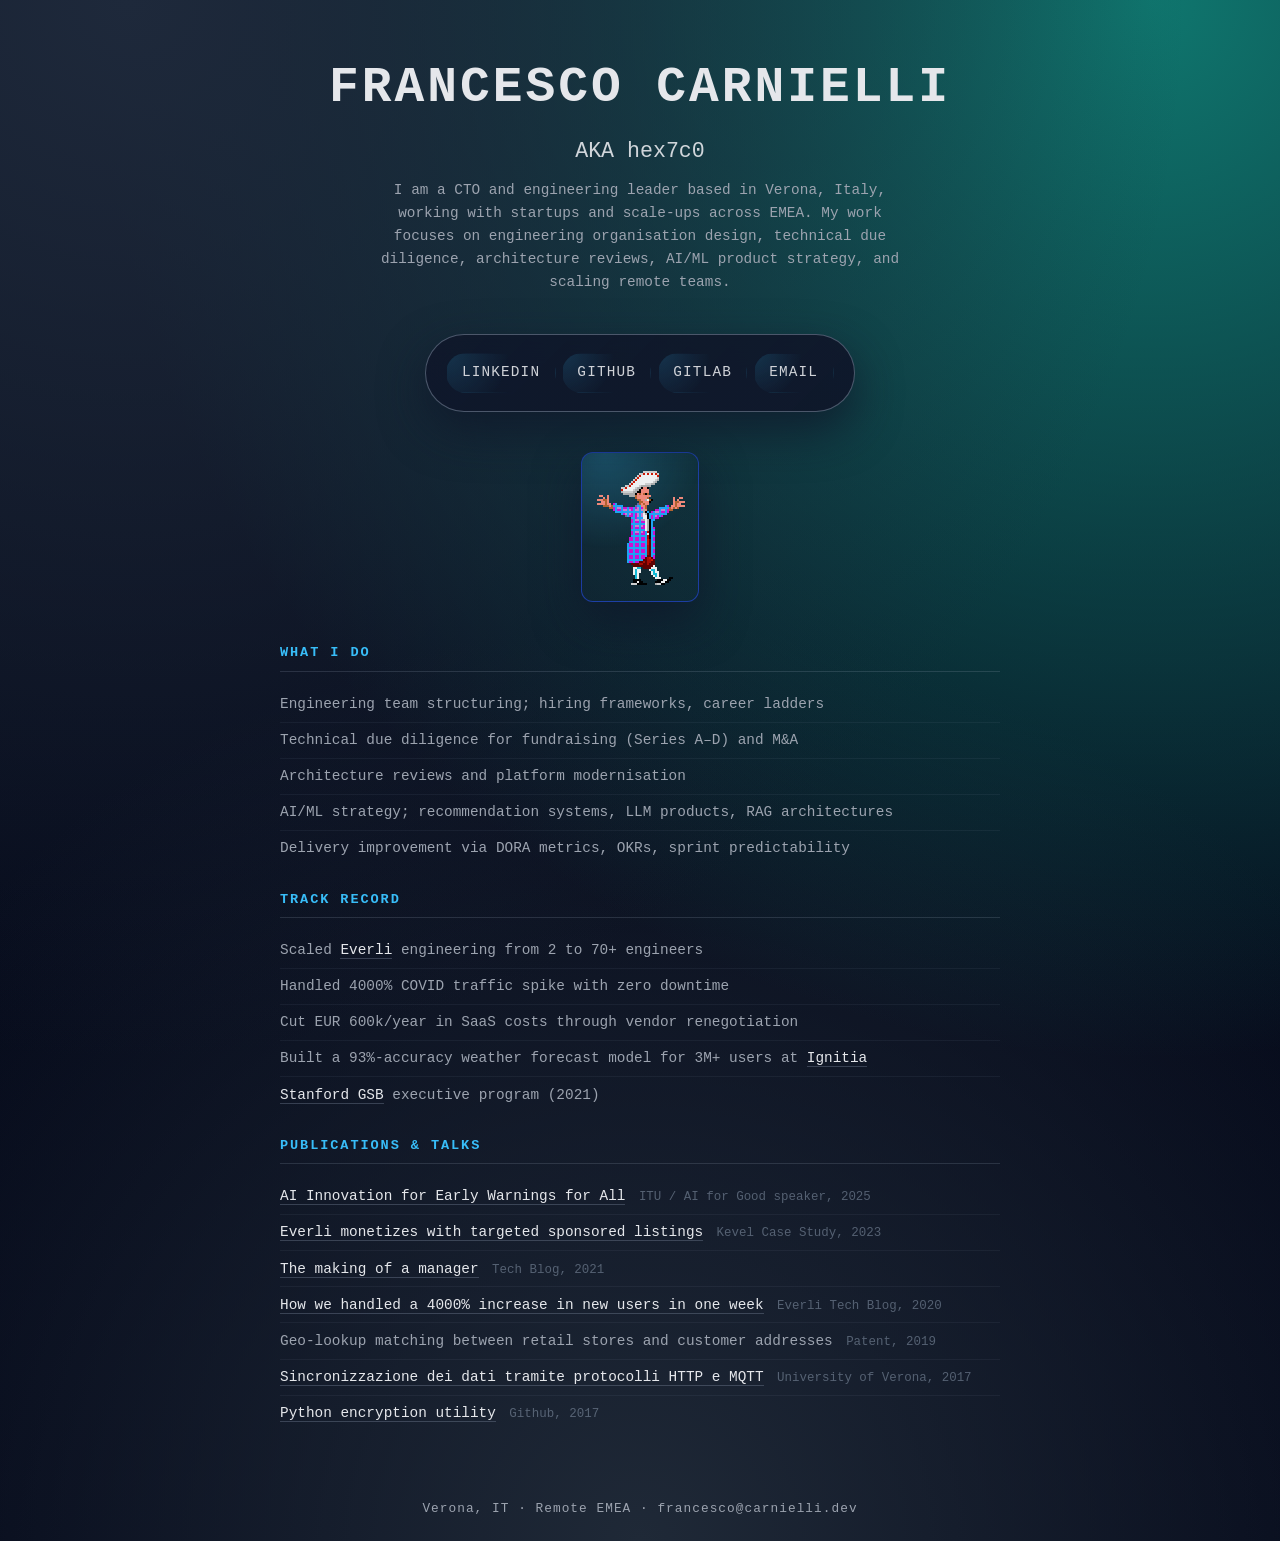
==== commit 76e544b1: "feat: fix missing coma" ====
--- a/index.html
+++ b/index.html
@@ -544,7 +544,7 @@
     "affiliation": [
       { "@type": "Organization", "name": "Everli", "url": "https://everli.com" },
       { "@type": "Organization", "name": "Ignitia", "url": "https://ignitia.info" },
-      { "@type": "Organization", "name": "New Digital Intelligence", "url": "https://new-digital-intelligence.com/" }
+      { "@type": "Organization", "name": "New Digital Intelligence", "url": "https://new-digital-intelligence.com/" },
       { "@type": "Organization", "name": "PixelGate", "url": "https://pixelgate.dog/" }
     ],
     "subjectOf": [
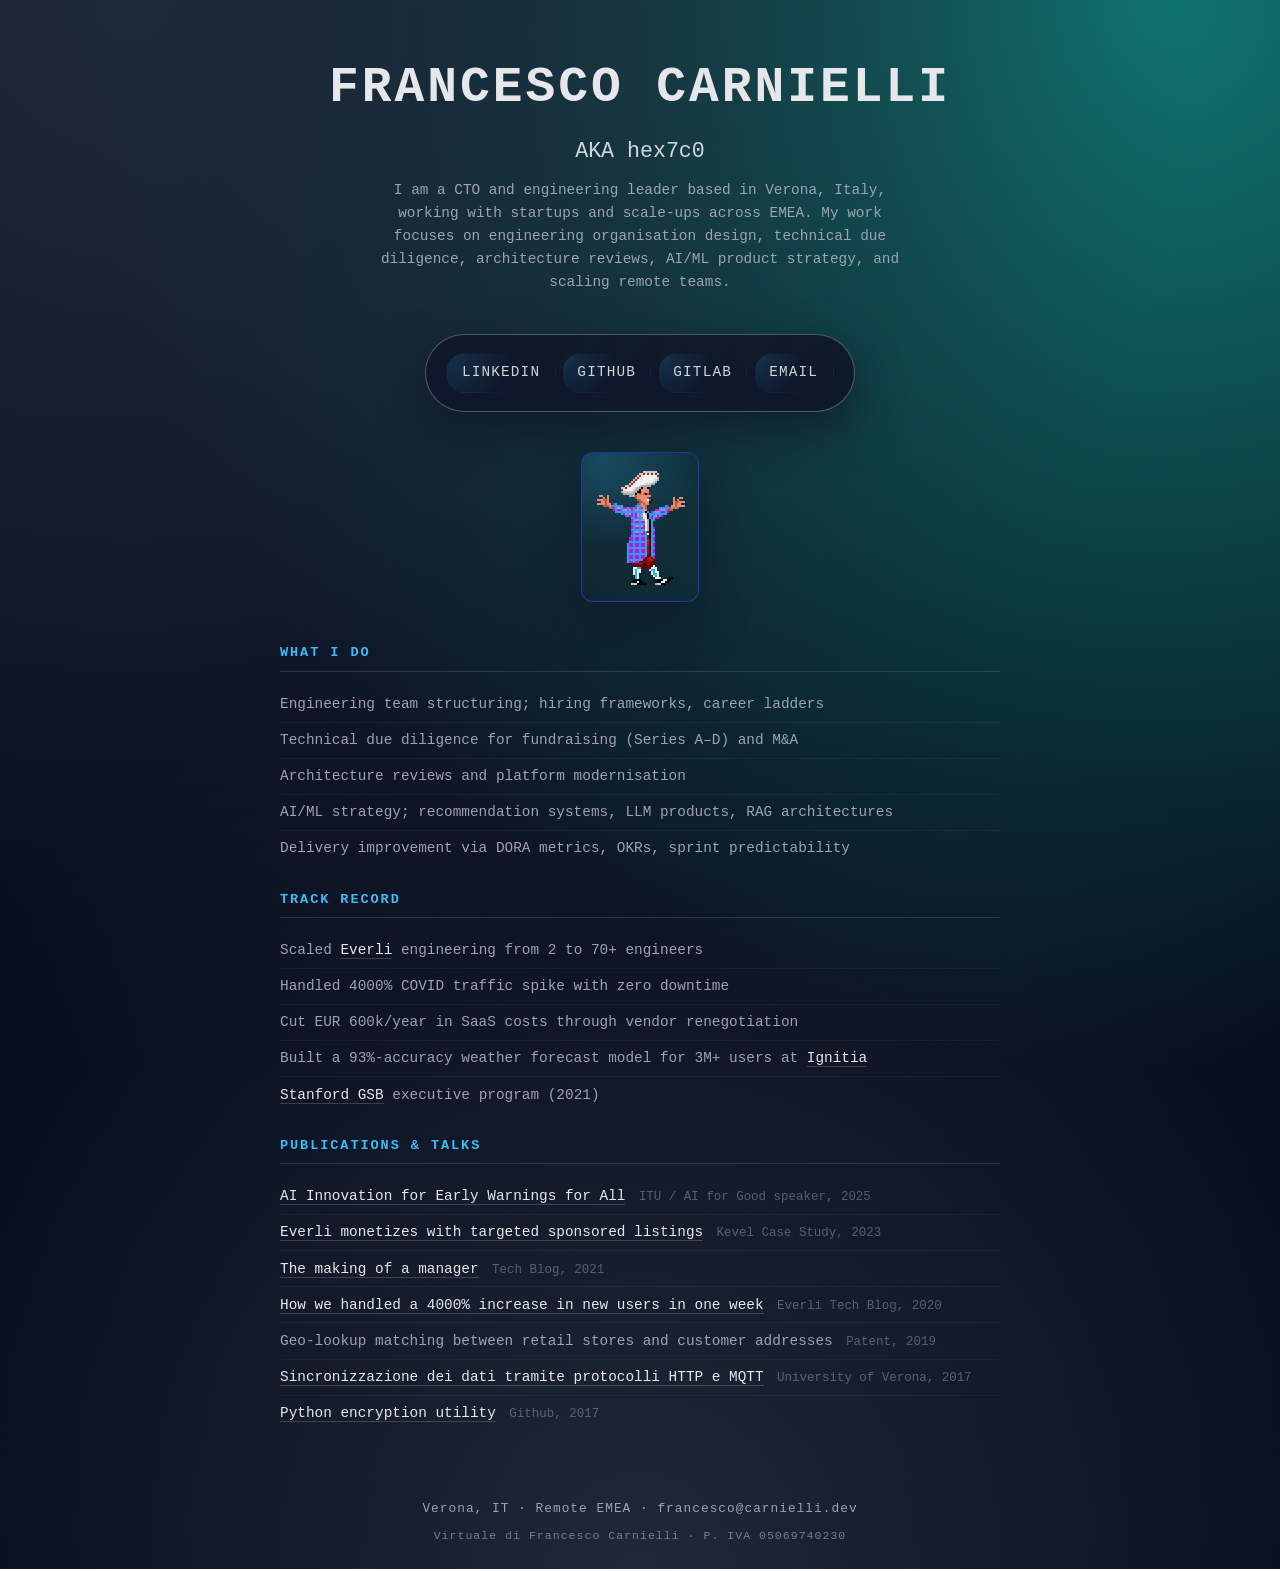
==== commit 478555e8: "feat: add VAT" ====
--- a/index.html
+++ b/index.html
@@ -536,6 +536,7 @@
         "url": "https://www.univr.it/"
       }
     ],
+    "owns": { "@id": "https://francesco.carnielli.dev/#business" },
     "worksFor": {
       "@type": "Organization",
       "name": "Ignitia",
@@ -684,6 +685,28 @@
         "url": "https://francesco.carnielli.dev/"
       },
       "codeRepository": "https://github.com/hex7c0/EncryptoPy"
+    },
+    {
+      "@type": "ProfessionalService",
+      "@id": "https://francesco.carnielli.dev/#business",
+      "name": "Virtuale",
+      "legalName": "Virtuale di Francesco Carnielli",
+      "vatID": "IT05069740230",
+      "taxID": "05069740230",
+      "url": "https://francesco.carnielli.dev/",
+      "image": { "@id": "https://francesco.carnielli.dev/#profile-image" },
+      "founder": { "@id": "https://francesco.carnielli.dev/#person" },
+      "areaServed": { "@type": "Place", "name": "Europe" },
+      "serviceType": [
+        "Software consulting",
+        "Technical due diligence",
+        "Engineering leadership",
+        "AI/ML strategy"
+      ],
+      "address": {
+        "@type": "PostalAddress",
+        "addressCountry": "IT"
+      }
     }
   ]
 }
@@ -757,6 +780,8 @@
     <a href="https://en.wikipedia.org/wiki/Verona" target="_blank" rel="noopener">Verona, IT</a>
     &middot; Remote EMEA &middot;
     <a href="mailto:francesco@carnielli.dev">francesco@carnielli.dev</a>
+    <br />
+    <span class="legal" style="display:inline-block;margin-top:0.45rem;font-size:0.72rem;opacity:0.7">Virtuale di Francesco Carnielli &middot; P. IVA 05069740230</span>
   </footer>
 
   <script>
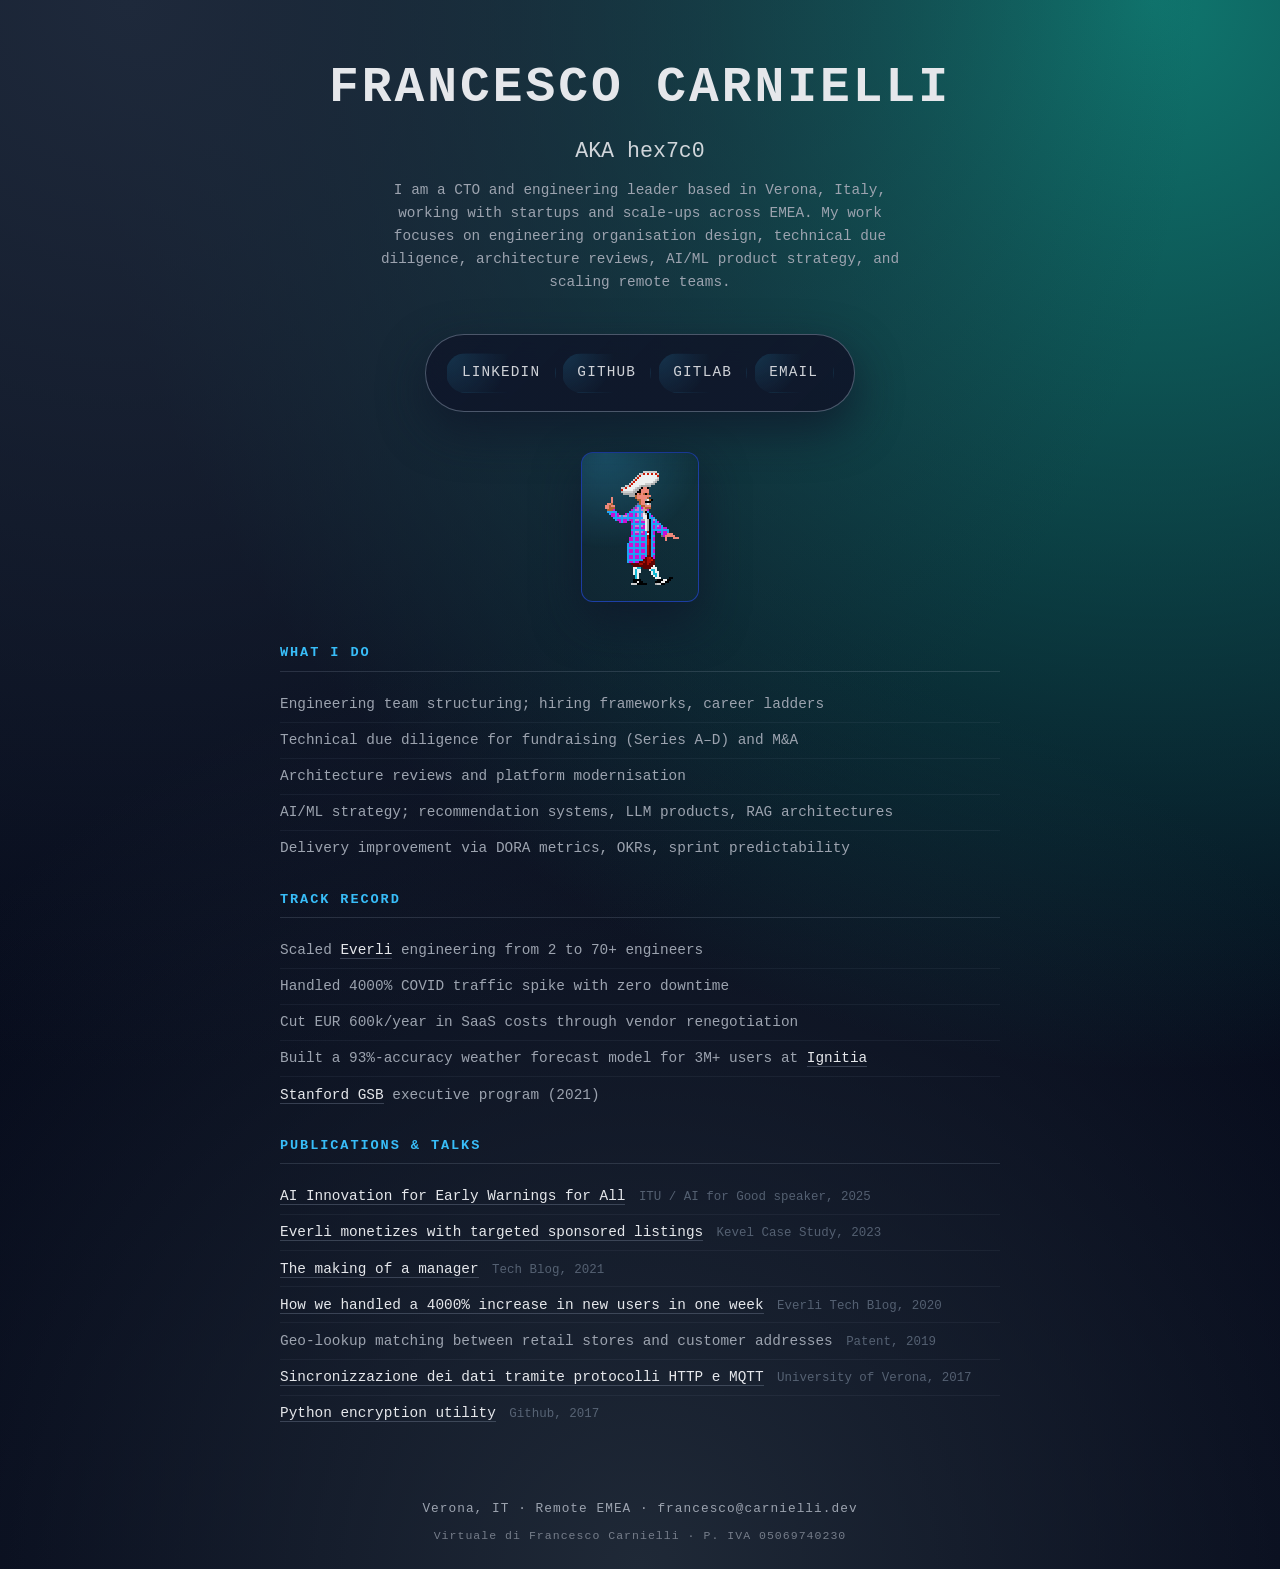
==== commit 5c06a4ee: "feat: add google business" ====
--- a/index.html
+++ b/index.html
@@ -509,7 +509,8 @@
       "https://www.npmjs.com/~hex7c0",
       "https://www.malt.com/profile/francescocarnielli",
       "https://www.gigx.com/user/francesco-carnielli",
-      "https://aiforgood.itu.int/speaker/francesco-carnielli/"
+      "https://aiforgood.itu.int/speaker/francesco-carnielli/",
+      "https://g.page/r/CQJz8qEy3Dj7EBM/"
     ],
     "knowsAbout": [
       "Software Engineering",
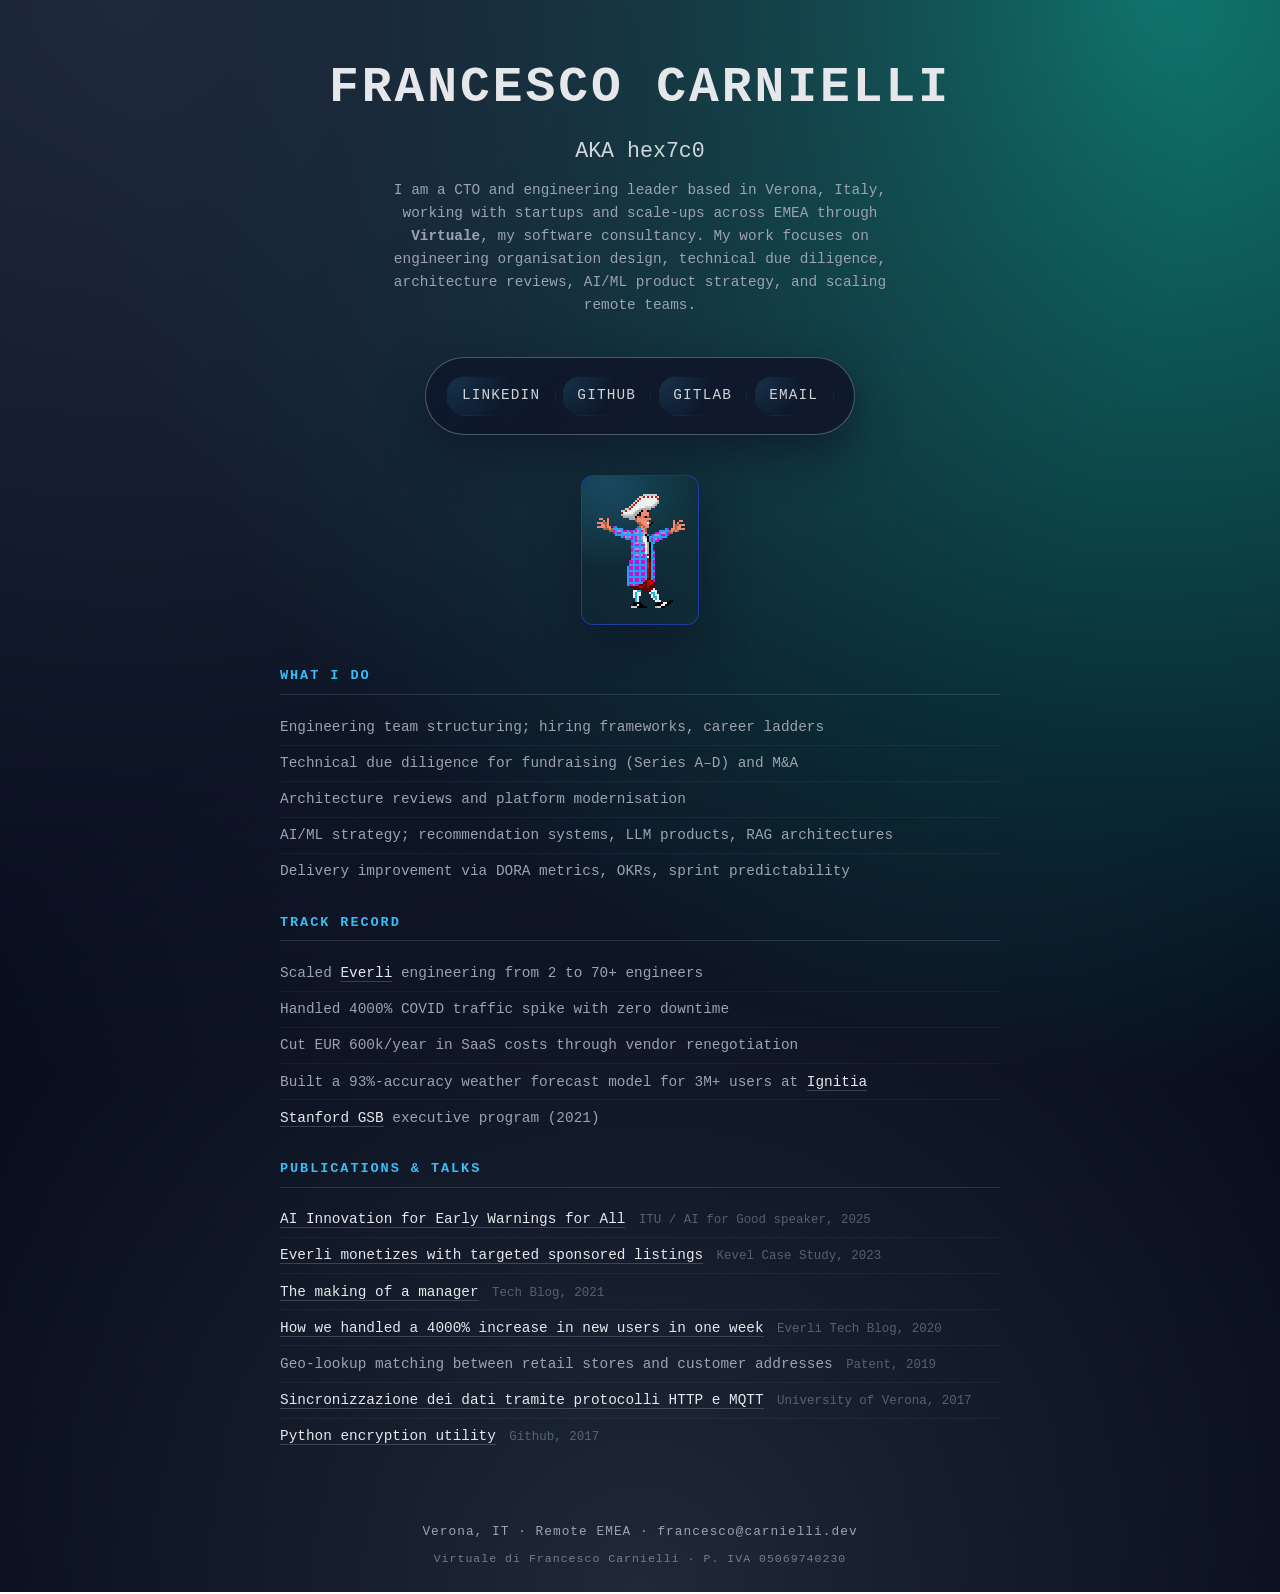
==== commit 57b5958b: "feat: add companyName" ====
--- a/index.html
+++ b/index.html
@@ -454,7 +454,7 @@
   "description": "Personal profile page for Francesco Carnielli, CTO and engineering leader.",
   "inLanguage": "en",
   "dateCreated": "2026-01-01T09:00:00+02:00",
-  "dateModified": "2026-05-04T09:00:00+02:00",
+  "dateModified": "2026-09-07T09:00:00+02:00",
   "primaryImageOfPage": {
     "@type": "ImageObject",
     "@id": "https://francesco.carnielli.dev/#profile-image",
@@ -726,9 +726,9 @@
         <code>hex7c0</code>
       </h2>
       <p class="tagline">
-        I am a CTO and engineering leader based in Verona, Italy, working with startups and scale-ups across EMEA.
-        My work focuses on engineering organisation design, technical due diligence, architecture reviews,
-        AI/ML product strategy, and scaling remote teams.
+        I am a CTO and engineering leader based in Verona, Italy, working with startups and scale-ups across EMEA
+        through <strong>Virtuale</strong>, my software consultancy. My work focuses on engineering organisation design,
+        technical due diligence, architecture reviews, AI/ML product strategy, and scaling remote teams.
       </p>
     </header>
 
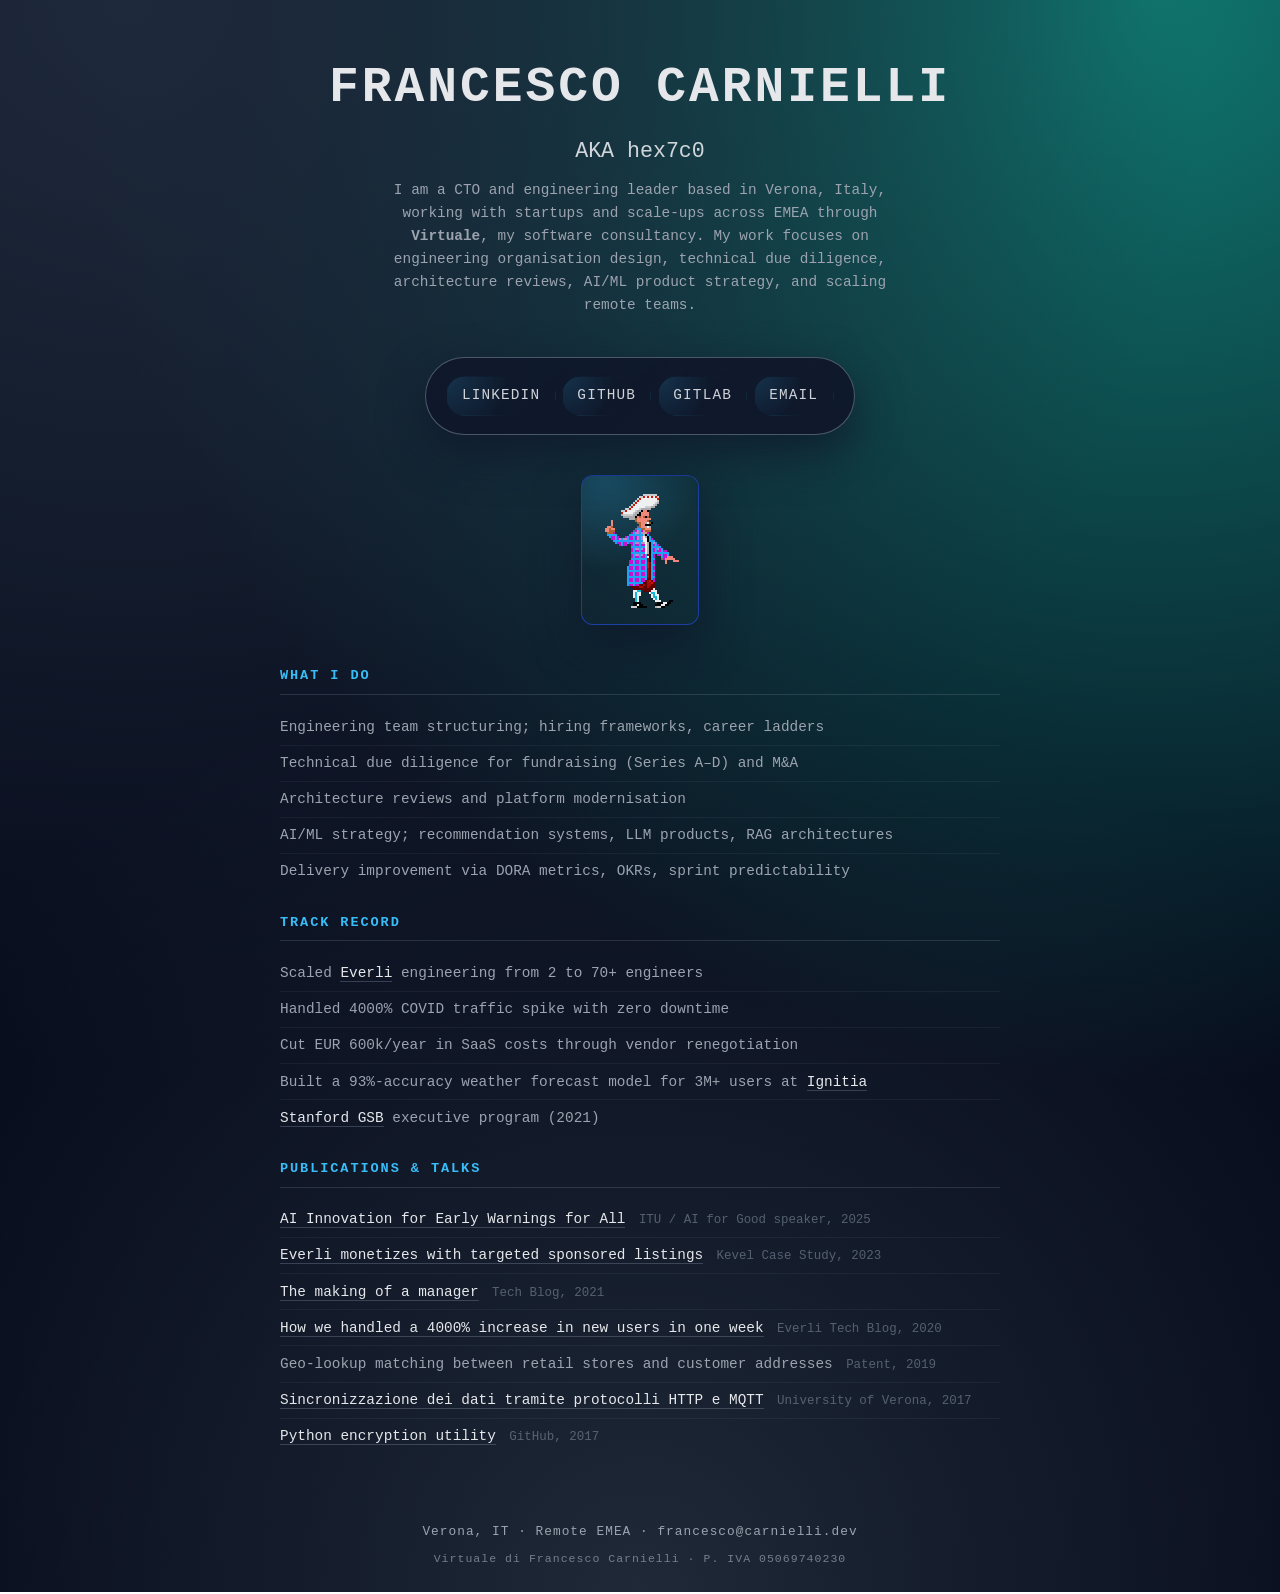
==== commit c1405a73: "feat: tune JSON+LD with google business" ====
--- a/index.html
+++ b/index.html
@@ -5,7 +5,7 @@
   <title>Francesco Carnielli | hex7c0 | CTO</title>
 
   <meta name="author" content="Francesco Carnielli" />
-  <meta name="description" content="Personal index page for Francesco Carnielli AKA hex7c0." />
+  <meta name="description" content="Francesco Carnielli (hex7c0), CTO &amp; engineering leader in Verona — helping startups and scale-ups build teams, run due diligence, and ship AI/ML products." />
   <meta name="viewport" content="width=device-width, initial-scale=1" />
   <meta name="robots" content="index, follow, max-image-preview:large, max-snippet:-1, max-video-preview:-1">
 
@@ -13,8 +13,6 @@
   <link rel="alternate" hreflang="en" href="https://francesco.carnielli.dev/">
   <link rel="alternate" hreflang="x-default" href="https://francesco.carnielli.dev/">
 
-  <link rel="preconnect" href="https://www.googletagmanager.com">
-  <link rel="preconnect" href="https://www.google-analytics.com">
   <link rel="icon" type="image/x-icon" href="/favicon.ico" />
   <style>
 :root {
@@ -90,6 +88,8 @@
   opacity: 0.9;
   color: var(--fg);
 }
+/* Same face as the UA <code> style used by the handle next to it */
+.hero .aka { font-family: monospace; }
 .hero .tagline {
   margin: 0 auto;
   font-size: 0.9rem;
@@ -101,7 +101,7 @@
 /* Nav pill */
 nav.links {
   padding: 1.1rem 1.25rem;
-  border-radius: 999px;
+  border-radius: var(--radius-full);
   background: linear-gradient(135deg, rgba(15,23,42,0.9), rgba(15,23,42,0.95));
   border: 1px solid rgba(148, 163, 184, 0.45);
   box-shadow: var(--shadow-soft);
@@ -118,7 +118,7 @@
   position: relative;
   display: inline-flex; align-items: center; gap: 0.35rem;
   padding: 0.45rem 0.9rem;
-  border-radius: 999px;
+  border-radius: var(--radius-full);
   border: 1px solid transparent;
   font-size: 0.9rem;
   letter-spacing: 0.08em;
@@ -159,12 +159,6 @@
   padding-bottom: 0.4rem;
   border-bottom: 1px solid rgba(148,163,184,0.2);
 }
-.content p {
-  font-size: 0.92rem;
-  line-height: 1.65;
-  color: var(--muted);
-  margin: 0 0 0.7rem;
-}
 .content ul {
   margin: 0 0 1.4rem;
   padding: 0;
@@ -211,14 +205,7 @@
 }
 .avatar img:hover { opacity: 1; box-shadow: 0 22px 50px rgba(15,23,42,0.95); }
 
-/* Crosshair animation */
-.game-line { position: fixed; pointer-events: none; z-index: 0; }
-#upper { top:0; left:0; width:0; height:100vh; display:flex; justify-content:flex-start; align-items:flex-start; }
-#lateral { top:0; left:0; width:100vw; height:0; display:flex; justify-content:flex-start; align-items:flex-start; }
-.game-line__bar { background:linear-gradient(to bottom,rgba(56,189,248,0.85),transparent); width:2px; height:0; box-shadow:0 0 22px rgba(56,189,248,0.68); }
-#lateral-bar { background:linear-gradient(to right,rgba(56,189,248,0.85),transparent); width:0; height:2px; }
-
-/* Homepage footer */
+/* Footer */
 footer.site-footer {
   position: relative; z-index: 1;
   padding: 0.8rem 1.5rem 1.4rem;
@@ -229,169 +216,13 @@
 }
 footer.site-footer a { color: var(--muted); text-decoration: none; }
 footer.site-footer a:hover { color: var(--link-hover); }
-
-/* =============================================================
- * Blog / article pages
- * ============================================================= */
-
-.article-page {
-  max-width: 720px;
-  margin: 0 auto;
-  padding: 3rem 1.5rem 4rem;
-  flex: 1;
-}
-
-.breadcrumb {
-  font-size: 0.8rem;
-  letter-spacing: 0.08em;
-  text-transform: uppercase;
-  margin-bottom: 2.5rem;
-  color: var(--muted);
-}
-.breadcrumb a {
-  color: var(--muted);
-  text-decoration: none;
-  border-bottom: 1px solid transparent;
-}
-.breadcrumb a:hover { color: var(--link-hover); border-bottom-color: var(--accent); }
-
-article header {
-  margin-bottom: 3rem;
-  padding-bottom: 1.5rem;
-  border-bottom: 1px solid rgba(148, 163, 184, 0.15);
-}
-article h1 {
-  font-size: clamp(1.8rem, 2.5vw + 1rem, 2.6rem);
-  font-weight: 600;
-  letter-spacing: 0.02em;
-  color: var(--fg);
-  margin: 0 0 1rem;
-  line-height: 1.25;
-}
-article .meta {
-  font-size: 0.8rem;
-  letter-spacing: 0.08em;
-  text-transform: uppercase;
-  color: var(--muted);
-}
-article .meta a {
-  color: var(--muted);
-  text-decoration: none;
-  border-bottom: 1px solid rgba(148, 163, 184, 0.3);
-}
-article .meta a:hover { color: var(--link-hover); border-color: var(--accent); }
-
-/* Disclaimer */
-.disclaimer {
-  background: rgba(15, 23, 42, 0.6);
-  border-left: 3px solid var(--accent);
-  padding: 1rem 1.2rem;
-  margin: 0 0 2rem;
-  font-size: 0.92rem;
-  color: var(--muted);
-  border-radius: 0 var(--radius-lg) var(--radius-lg) 0;
-}
-.disclaimer strong { color: var(--fg); }
-.disclaimer a { color: var(--accent); text-decoration: none; border-bottom: 1px solid var(--accent); }
-.disclaimer a:hover { color: var(--link-hover); }
-
-/* Article body */
-article h2 {
-  font-size: 1.35rem;
-  color: var(--fg);
-  margin: 2.8rem 0 1rem;
-  padding-bottom: 0.3rem;
-  border-bottom: 1px solid rgba(148, 163, 184, 0.15);
-  letter-spacing: 0.02em;
-}
-article p {
-  margin: 0 0 1.3rem;
-  font-size: 1rem;
-  line-height: 1.75;
-}
-article ul {
-  margin: 0 0 1.5rem;
-  padding-left: 1.4rem;
-}
-article li {
-  margin-bottom: 0.6rem;
-  font-size: 0.98rem;
-  line-height: 1.65;
-}
-article blockquote {
-  margin: 1.8rem 0;
-  padding: 1rem 1.4rem;
-  border-left: 3px solid var(--accent);
-  background: rgba(56, 189, 248, 0.06);
-  font-style: normal;
-  color: var(--fg);
-  border-radius: 0 var(--radius-lg) var(--radius-lg) 0;
-  font-size: 1.02rem;
-}
-article em { color: var(--fg); font-style: italic; }
-article strong { color: var(--fg); }
-article a {
-  color: var(--fg);
-  text-decoration: none;
-  border-bottom: 1px solid rgba(148, 163, 184, 0.4);
-}
-article a:hover { color: var(--link-hover); border-color: var(--accent); }
-
-article footer {
-  margin-top: 3rem;
-  padding-top: 2rem;
-  border-top: 1px solid rgba(148, 163, 184, 0.15);
-  font-size: 0.85rem;
-  color: var(--muted);
-}
-article footer p { margin: 0.4rem 0; }
-article footer .tags {
-  display: flex;
-  flex-wrap: wrap;
-  gap: 0.4rem;
-  margin-top: 1rem;
-}
-article footer .tag {
-  padding: 0.25rem 0.7rem;
-  border-radius: 999px;
-  background: rgba(56, 189, 248, 0.1);
-  border: 1px solid rgba(56, 189, 248, 0.25);
-  color: var(--accent);
-  font-size: 0.72rem;
-  letter-spacing: 0.06em;
-  text-transform: uppercase;
-}
-
-.bottom-nav {
-  margin-top: 3rem;
-  display: flex;
-  justify-content: center;
-  gap: 1rem;
-  flex-wrap: wrap;
-}
-.bottom-nav a {
-  font-size: 0.85rem;
-  letter-spacing: 0.08em;
-  text-transform: uppercase;
-  padding: 0.5rem 1rem;
-  border-radius: 999px;
-  border: 1px solid rgba(148, 163, 184, 0.3);
-  color: var(--fg);
-  text-decoration: none;
-  transition: border-color var(--transition-fast), color var(--transition-fast), background var(--transition-fast);
-}
-.bottom-nav a:hover {
-  border-color: var(--accent);
-  color: var(--link-hover);
-  background: rgba(56, 189, 248, 0.08);
-}
+.legal { display: inline-block; font-size: 0.72rem; opacity: 0.7; margin-top: 0.45rem; }
 
 /* =============================================================
  * Reduced motion
  * ============================================================= */
 @media (prefers-reduced-motion: reduce) {
   .avatar img { transition: opacity 120ms ease-out; transform: none !important; box-shadow: var(--shadow-soft) !important; }
-  #upper, #lateral { display: none; }
 }
 
 /* =============================================================
@@ -403,10 +234,6 @@
   nav.links ul { display: grid; grid-template-columns: repeat(2, minmax(0,1fr)); gap: 0.6rem; }
   nav.links a { width: 100%; justify-content: center; font-size: 0.8rem; padding: 0.4rem 0.75rem; }
   .avatar { max-width: 140px; }
-
-  .article-page { padding: 2rem 1.2rem 3rem; }
-  article p { font-size: 0.96rem; }
-  article li { font-size: 0.94rem; }
 }
   </style>
   <link rel="author" href="/humans.txt" />
@@ -425,9 +252,6 @@
   <meta property="og:image:alt" content="Francesco Carnielli" />
 
   <meta name="twitter:card" content="summary" />
-  <meta name="twitter:title" content="Francesco Carnielli · hex7c0 · CTO" />
-  <meta name="twitter:description" content="CTO helping startups and scale-ups build, scale, and fix engineering organisations." />
-  <meta name="twitter:image" content="https://francesco.carnielli.dev/1620806914573.jpeg" />
   <meta name="twitter:image:alt" content="Francesco Carnielli" />
 
   <script>
@@ -447,138 +271,166 @@
   <script type="application/ld+json">
 {
   "@context": "https://schema.org",
-  "@type": "ProfilePage",
-  "@id": "https://francesco.carnielli.dev/#profile",
-  "url": "https://francesco.carnielli.dev/",
-  "name": "Francesco Carnielli · hex7c0 · CTO",
-  "description": "Personal profile page for Francesco Carnielli, CTO and engineering leader.",
-  "inLanguage": "en",
-  "dateCreated": "2026-01-01T09:00:00+02:00",
-  "dateModified": "2026-09-07T09:00:00+02:00",
-  "primaryImageOfPage": {
-    "@type": "ImageObject",
-    "@id": "https://francesco.carnielli.dev/#profile-image",
-    "url": "https://francesco.carnielli.dev/1620806914573.jpeg",
-    "contentUrl": "https://francesco.carnielli.dev/1620806914573.jpeg",
-    "caption": "Francesco Carnielli"
-  },
-  "mainEntity": {
-    "@type": "Person",
-    "@id": "https://francesco.carnielli.dev/#person",
-    "name": "Francesco Carnielli",
-    "givenName": "Francesco",
-    "familyName": "Carnielli",
-    "alternateName": "hex7c0",
-    "identifier": "hex7c0",
-    "jobTitle": "Chief Technology Officer",
-    "hasOccupation": {
-      "@type": "Occupation",
-      "name": "Chief Technology Officer",
-      "occupationLocation": {
-        "@type": "City",
-        "name": "Verona, Italy"
+  "@graph": [
+    {
+      "@type": "ProfilePage",
+      "@id": "https://francesco.carnielli.dev/#profile",
+      "url": "https://francesco.carnielli.dev/",
+      "name": "Francesco Carnielli · hex7c0 · CTO",
+      "description": "Personal profile page for Francesco Carnielli, CTO and engineering leader.",
+      "inLanguage": "en",
+      "dateCreated": "2026-01-01T09:00:00+01:00",
+      "dateModified": "2026-09-22T09:00:00+02:00",
+      "isPartOf": {
+        "@id": "https://francesco.carnielli.dev/#website"
+      },
+      "primaryImageOfPage": {
+        "@id": "https://francesco.carnielli.dev/#profile-image"
+      },
+      "mainEntity": {
+        "@id": "https://francesco.carnielli.dev/#person"
       }
     },
-    "description": "CTO and engineering leader helping startups and scale-ups build teams, improve architecture, run technical due diligence, and deliver AI/ML products.",
-    "url": "https://francesco.carnielli.dev/",
-    "mainEntityOfPage": {
-      "@type": "WebPage",
-      "@id": "https://francesco.carnielli.dev/#webpage",
-      "url": "https://francesco.carnielli.dev/"
-    },
-    "email": "francesco@carnielli.dev",
-    "image": {
+    {
       "@type": "ImageObject",
       "@id": "https://francesco.carnielli.dev/#profile-image",
       "url": "https://francesco.carnielli.dev/1620806914573.jpeg",
       "contentUrl": "https://francesco.carnielli.dev/1620806914573.jpeg",
       "caption": "Francesco Carnielli"
     },
-    "address": {
-      "@type": "PostalAddress",
-      "addressLocality": "Verona",
-      "addressRegion": "VR",
-      "addressCountry": "IT"
-    },
-    "sameAs": [
-      "https://www.linkedin.com/in/francesco-carnielli/",
-      "https://github.com/hex7c0",
-      "https://gitlab.com/hex7c0",
-      "https://leetcode.com/u/hex7c0/",
-      "https://stackoverflow.com/users/6843241",
-      "https://www.npmjs.com/~hex7c0",
-      "https://www.malt.com/profile/francescocarnielli",
-      "https://www.gigx.com/user/francesco-carnielli",
-      "https://aiforgood.itu.int/speaker/francesco-carnielli/",
-      "https://g.page/r/CQJz8qEy3Dj7EBM/"
-    ],
-    "knowsAbout": [
-      "Software Engineering",
-      "Engineering Leadership",
-      "Team Scaling",
-      "Technical Due Diligence",
-      "AI/ML Strategy",
-      "DORA Metrics",
-      "E-Commerce"
-    ],
-    "knowsLanguage": [
-      { "@type": "Language", "name": "Italian", "alternateName": "it" },
-      { "@type": "Language", "name": "English", "alternateName": "en" }
-    ],
-    "alumniOf": [
-      {
-        "@type": "EducationalOrganization",
-        "name": "Stanford University Graduate School of Business",
-        "url": "https://www.gsb.stanford.edu/"
-      },
-      {
-        "@type": "EducationalOrganization",
-        "name": "University of Verona",
-        "url": "https://www.univr.it/"
-      }
-    ],
-    "owns": { "@id": "https://francesco.carnielli.dev/#business" },
-    "worksFor": {
-      "@type": "Organization",
-      "name": "Ignitia",
-      "url": "https://ignitia.info"
-    },
-    "affiliation": [
-      { "@type": "Organization", "name": "Everli", "url": "https://everli.com" },
-      { "@type": "Organization", "name": "Ignitia", "url": "https://ignitia.info" },
-      { "@type": "Organization", "name": "New Digital Intelligence", "url": "https://new-digital-intelligence.com/" },
-      { "@type": "Organization", "name": "PixelGate", "url": "https://pixelgate.dog/" }
-    ],
-    "subjectOf": [
-      {
-        "@type": "Article",
-        "url": "https://www.itu.int/en/ITU-D/Emergency-Telecommunications/Pages/Events/2025/AI-for-EW4All-Hackathon-Finalists.aspx",
-        "headline": "AI for Early Warnings for All Innovation Challenge: Top Four Finalists",
-        "publisher": {
+    {
+      "@type": "Person",
+      "@id": "https://francesco.carnielli.dev/#person",
+      "name": "Francesco Carnielli",
+      "givenName": "Francesco",
+      "familyName": "Carnielli",
+      "alternateName": "hex7c0",
+      "identifier": "hex7c0",
+      "jobTitle": "Chief Technology Officer",
+      "hasOccupation": {
+        "@type": "Occupation",
+        "name": "Chief Technology Officer",
+        "occupationLocation": {
+          "@type": "City",
+          "name": "Verona, Italy"
+        }
+      },
+      "description": "CTO and engineering leader helping startups and scale-ups build teams, improve architecture, run technical due diligence, and deliver AI/ML products.",
+      "url": "https://francesco.carnielli.dev/",
+      "mainEntityOfPage": {
+        "@id": "https://francesco.carnielli.dev/#profile"
+      },
+      "email": "francesco@carnielli.dev",
+      "image": {
+        "@id": "https://francesco.carnielli.dev/#profile-image"
+      },
+      "address": {
+        "@type": "PostalAddress",
+        "addressLocality": "Verona",
+        "addressRegion": "VR",
+        "addressCountry": "IT"
+      },
+      "sameAs": [
+        "https://www.linkedin.com/in/francesco-carnielli/",
+        "https://github.com/hex7c0",
+        "https://gitlab.com/hex7c0",
+        "https://leetcode.com/u/hex7c0/",
+        "https://stackoverflow.com/users/6843241",
+        "https://www.npmjs.com/~hex7c0",
+        "https://www.malt.com/profile/francescocarnielli",
+        "https://www.gigx.com/user/francesco-carnielli",
+        "https://aiforgood.itu.int/speaker/francesco-carnielli/"
+      ],
+      "knowsAbout": [
+        "Software Engineering",
+        "Engineering Leadership",
+        "Team Scaling",
+        "Technical Due Diligence",
+        "AI/ML Strategy",
+        "DORA Metrics",
+        "E-Commerce"
+      ],
+      "knowsLanguage": [
+        {
+          "@type": "Language",
+          "name": "Italian",
+          "alternateName": "it"
+        },
+        {
+          "@type": "Language",
+          "name": "English",
+          "alternateName": "en"
+        }
+      ],
+      "alumniOf": [
+        {
+          "@type": "EducationalOrganization",
+          "name": "Stanford University Graduate School of Business",
+          "url": "https://www.gsb.stanford.edu/"
+        },
+        {
+          "@type": "EducationalOrganization",
+          "name": "University of Verona",
+          "url": "https://www.univr.it/"
+        }
+      ],
+      "owns": {
+        "@id": "https://francesco.carnielli.dev/#business"
+      },
+      "worksFor": {
+        "@type": "Organization",
+        "name": "New Digital Intelligence",
+        "url": "https://new-digital-intelligence.com/"
+      },
+      "affiliation": [
+        {
           "@type": "Organization",
-          "name": "International Telecommunication Union",
-          "url": "https://www.itu.int/"
+          "name": "Everli",
+          "url": "https://everli.com"
+        },
+        {
+          "@type": "Organization",
+          "name": "Ignitia",
+          "url": "https://ignitia.info"
+        },
+        {
+          "@type": "Organization",
+          "name": "New Digital Intelligence",
+          "url": "https://new-digital-intelligence.com/"
+        },
+        {
+          "@type": "Organization",
+          "@id": "https://pixelgate.dog/#org",
+          "name": "PixelGate",
+          "url": "https://pixelgate.dog/",
+          "sameAs": [
+            "https://maps.google.com/?cid=12820802307592881686"
+          ]
         }
-      },
-      {
-        "@type": "Article",
-        "url": "https://www.kevel.com/customers/everli",
-        "headline": "Everli monetizes with targeted sponsored listings",
-        "publisher": {
-          "@type": "Organization",
-          "name": "Kevel",
-          "url": "https://www.kevel.com/"
+      ],
+      "subjectOf": [
+        {
+          "@type": "Article",
+          "url": "https://www.itu.int/en/ITU-D/Emergency-Telecommunications/Pages/Events/2025/AI-for-EW4All-Hackathon-Finalists.aspx",
+          "headline": "AI for Early Warnings for All Innovation Challenge: Top Four Finalists",
+          "publisher": {
+            "@type": "Organization",
+            "name": "International Telecommunication Union",
+            "url": "https://www.itu.int/"
+          }
+        },
+        {
+          "@type": "Article",
+          "url": "https://www.kevel.com/customers/everli",
+          "headline": "Everli monetizes with targeted sponsored listings",
+          "publisher": {
+            "@type": "Organization",
+            "name": "Kevel",
+            "url": "https://www.kevel.com/"
+          }
         }
-      }
-    ]
-  }
-}
-  </script>
-
-  <script type="application/ld+json">
-{
-  "@context": "https://schema.org",
-  "@graph": [
+      ]
+    },
     {
       "@type": "WebSite",
       "@id": "https://francesco.carnielli.dev/#website",
@@ -587,16 +439,10 @@
       "description": "Personal website of Francesco Carnielli, CTO and engineering leader.",
       "inLanguage": "en",
       "publisher": {
-        "@type": "Person",
-        "@id": "https://francesco.carnielli.dev/#person",
-        "name": "Francesco Carnielli",
-        "url": "https://francesco.carnielli.dev/"
+        "@id": "https://francesco.carnielli.dev/#person"
       },
       "author": {
-        "@type": "Person",
-        "@id": "https://francesco.carnielli.dev/#person",
-        "name": "Francesco Carnielli",
-        "url": "https://francesco.carnielli.dev/"
+        "@id": "https://francesco.carnielli.dev/#person"
       }
     },
     {
@@ -609,25 +455,17 @@
       "datePublished": "2021-05-03T09:00:00+02:00",
       "dateModified": "2026-05-04T09:00:00+02:00",
       "author": {
-        "@type": "Person",
-        "@id": "https://francesco.carnielli.dev/#person",
-        "name": "Francesco Carnielli",
-        "url": "https://francesco.carnielli.dev/"
+        "@id": "https://francesco.carnielli.dev/#person"
       },
       "publisher": {
-        "@type": "Person",
-        "@id": "https://francesco.carnielli.dev/#person",
-        "name": "Francesco Carnielli",
-        "url": "https://francesco.carnielli.dev/"
+        "@id": "https://francesco.carnielli.dev/#person"
       },
       "image": {
-        "@type": "ImageObject",
-        "@id": "https://francesco.carnielli.dev/#profile-image",
-        "url": "https://francesco.carnielli.dev/1620806914573.jpeg",
-        "contentUrl": "https://francesco.carnielli.dev/1620806914573.jpeg",
-        "caption": "Francesco Carnielli"
-      },
-      "isPartOf": { "@id": "https://francesco.carnielli.dev/#website" }
+        "@id": "https://francesco.carnielli.dev/#profile-image"
+      },
+      "isPartOf": {
+        "@id": "https://francesco.carnielli.dev/#website"
+      }
     },
     {
       "@type": "BlogPosting",
@@ -638,10 +476,7 @@
       "inLanguage": "en",
       "datePublished": "2020-07-07T09:00:00+02:00",
       "author": {
-        "@type": "Person",
-        "@id": "https://francesco.carnielli.dev/#person",
-        "name": "Francesco Carnielli",
-        "url": "https://francesco.carnielli.dev/"
+        "@id": "https://francesco.carnielli.dev/#person"
       },
       "publisher": {
         "@type": "Organization",
@@ -649,11 +484,7 @@
         "url": "https://everli.com"
       },
       "image": {
-        "@type": "ImageObject",
-        "@id": "https://francesco.carnielli.dev/#profile-image",
-        "url": "https://francesco.carnielli.dev/1620806914573.jpeg",
-        "contentUrl": "https://francesco.carnielli.dev/1620806914573.jpeg",
-        "caption": "Francesco Carnielli"
+        "@id": "https://francesco.carnielli.dev/#profile-image"
       }
     },
     {
@@ -663,29 +494,35 @@
       "name": "Sincronizzazione dei dati tramite protocolli HTTP e MQTT",
       "description": "University of Verona research work on data synchronisation using HTTP and MQTT protocols.",
       "inLanguage": "it",
-      "datePublished": "2017-01-01T09:00:00+02:00",
+      "datePublished": "2017",
       "author": {
-        "@type": "Person",
-        "@id": "https://francesco.carnielli.dev/#person",
-        "name": "Francesco Carnielli",
-        "url": "https://francesco.carnielli.dev/"
+        "@id": "https://francesco.carnielli.dev/#person"
       }
     },
     {
       "@type": "SoftwareSourceCode",
       "@id": "https://francesco.carnielli.dev/#encryptopy",
-      "url": "https://francesco.carnielli.dev/EncryptoPy",
+      "url": "https://francesco.carnielli.dev/EncryptoPy/",
       "name": "EncryptoPy",
       "description": "Python encryption utility.",
       "programmingLanguage": "Python",
-      "datePublished": "2017-01-01T09:00:00+02:00",
+      "datePublished": "2017",
       "author": {
-        "@type": "Person",
-        "@id": "https://francesco.carnielli.dev/#person",
-        "name": "Francesco Carnielli",
-        "url": "https://francesco.carnielli.dev/"
+        "@id": "https://francesco.carnielli.dev/#person"
       },
       "codeRepository": "https://github.com/hex7c0/EncryptoPy"
+    },
+    {
+      "@type": "CreativeWork",
+      "@id": "https://francesco.carnielli.dev/#geo-lookup-patent",
+      "name": "Geo-lookup matching between retail stores and customer addresses",
+      "description": "Patent covering geo-lookup matching between retail stores and customer addresses.",
+      "genre": "Patent",
+      "inLanguage": "en",
+      "datePublished": "2019",
+      "author": {
+        "@id": "https://francesco.carnielli.dev/#person"
+      }
     },
     {
       "@type": "ProfessionalService",
@@ -695,9 +532,19 @@
       "vatID": "IT05069740230",
       "taxID": "05069740230",
       "url": "https://francesco.carnielli.dev/",
-      "image": { "@id": "https://francesco.carnielli.dev/#profile-image" },
-      "founder": { "@id": "https://francesco.carnielli.dev/#person" },
-      "areaServed": { "@type": "Place", "name": "Europe" },
+      "image": {
+        "@id": "https://francesco.carnielli.dev/#profile-image"
+      },
+      "founder": {
+        "@id": "https://francesco.carnielli.dev/#person"
+      },
+      "subOrganization": {
+        "@id": "https://pixelgate.dog/#org"
+      },
+      "areaServed": {
+        "@type": "Place",
+        "name": "Europe"
+      },
       "serviceType": [
         "Software consulting",
         "Technical due diligence",
@@ -707,7 +554,10 @@
       "address": {
         "@type": "PostalAddress",
         "addressCountry": "IT"
-      }
+      },
+      "sameAs": [
+        "https://maps.google.com/?cid=18102460812239205122"
+      ]
     }
   ]
 }
@@ -715,9 +565,6 @@
 
 </head>
 <body>
-  <div class="game-line" id="upper"><div class="game-line__bar" id="upper-bar"></div></div>
-  <div class="game-line" id="lateral"><div class="game-line__bar" id="lateral-bar"></div></div>
-
   <main id="main" class="page">
     <header class="hero">
       <h1>Francesco Carnielli</h1>
@@ -734,15 +581,15 @@
 
     <nav class="links" id="nav" aria-label="Profiles">
       <ul>
-        <li><a href="https://www.linkedin.com/in/francesco-carnielli/" target="_blank" rel="me noopener noreferrer">LinkedIn</a></li>
-        <li><a href="https://github.com/hex7c0" target="_blank" rel="me noopener noreferrer">GitHub</a></li>
-        <li><a href="https://gitlab.com/hex7c0" target="_blank" rel="me noopener noreferrer">GitLab</a></li>
+        <li><a href="https://www.linkedin.com/in/francesco-carnielli/" target="_blank" rel="me noopener">LinkedIn</a></li>
+        <li><a href="https://github.com/hex7c0" target="_blank" rel="me noopener">GitHub</a></li>
+        <li><a href="https://gitlab.com/hex7c0" target="_blank" rel="me noopener">GitLab</a></li>
         <li><a href="mailto:francesco@carnielli.dev">Email</a></li>
       </ul>
     </nav>
 
-    <figure class="avatar" aria-hidden="false">
-      <img id="stan" src="stan.gif" alt="Francesco Carnielli" width="95" height="128" loading="lazy" decoding="async" />
+    <figure class="avatar">
+      <img id="stan" src="stan.gif" alt="Site avatar: Stan, the animated pixel-art salesman in a checkered jacket" width="95" height="128" decoding="async" />
     </figure>
 
     <section class="content">
@@ -757,22 +604,22 @@
 
       <h3>Track record</h3>
       <ul>
-        <li>Scaled <a href="https://everli.com" target="_blank" rel="noopener noreferrer">Everli</a> engineering from 2 to 70+ engineers</li>
+        <li>Scaled <a href="https://everli.com" target="_blank" rel="noopener">Everli</a> engineering from 2 to 70+ engineers</li>
         <li>Handled 4000% COVID traffic spike with zero downtime</li>
         <li>Cut EUR&nbsp;600k/year in SaaS costs through vendor renegotiation</li>
-        <li>Built a 93%-accuracy weather forecast model for 3M+ users at <a href="https://ignitia.info" target="_blank" rel="noopener noreferrer">Ignitia</a></li>
+        <li>Built a 93%-accuracy weather forecast model for 3M+ users at <a href="https://ignitia.info" target="_blank" rel="noopener">Ignitia</a></li>
         <li><a href="https://stanfordexeced.novoed.com/#!/courses/endeavor-tech-leaders-su21/statements/2482316" target="_blank" rel="noopener">Stanford GSB</a> executive program (2021)</li>
       </ul>
 
       <h3>Publications &amp; Talks</h3>
       <ul>
         <li><a href="https://web.archive.org/web/20260218130214/https://www.itu.int/en/ITU-D/Emergency-Telecommunications/Pages/Events/2025/AI-for-EW4All-Hackathon-Finalists.aspx" target="_blank" rel="noopener">AI Innovation for Early Warnings for All</a> <span class="meta">ITU / AI for Good speaker, 2025</span></li>
-        <li><a href="https://web.archive.org/web/20251206194227/https:/www.kevel.com/customers/everli" target="_blank" rel="noopener">Everli monetizes with targeted sponsored listings</a> <span class="meta">Kevel Case Study, 2023</span></li>
+        <li><a href="https://web.archive.org/web/20251206194227/https://www.kevel.com/customers/everli" target="_blank" rel="noopener">Everli monetizes with targeted sponsored listings</a> <span class="meta">Kevel Case Study, 2023</span></li>
         <li><a href="/the-making-of-a-manager/">The making of a manager</a> <span class="meta">Tech Blog, 2021</span></li>
         <li><a href="https://web.archive.org/web/20201030065520/https://tech.everli.com/2020/07/07/how-we-handled-the-spike-of-more-than-4k-new-users-in-a-week" target="_blank" rel="noopener">How we handled a 4000% increase in new users in one week</a> <span class="meta">Everli Tech Blog, 2020</span></li>
         <li>Geo-lookup matching between retail stores and customer addresses <span class="meta">Patent, 2019</span></li>
-        <li><a href="https://github.com/hex7c0/smIoT" target="_blank" rel="noopener">Sincronizzazione dei dati tramite protocolli HTTP e MQTT</a> <span class="meta">University of Verona, 2017</span></li>
-        <li><a href="/EncryptoPy">Python encryption utility</a> <span class="meta">Github, 2017</span></li>
+        <li><a href="https://github.com/hex7c0/smIoT" target="_blank" rel="noopener" lang="it" hreflang="it">Sincronizzazione dei dati tramite protocolli HTTP e MQTT</a> <span class="meta">University of Verona, 2017</span></li>
+        <li><a href="/EncryptoPy/">Python encryption utility</a> <span class="meta">GitHub, 2017</span></li>
       </ul>
     </section>
   </main>
@@ -782,52 +629,39 @@
     &middot; Remote EMEA &middot;
     <a href="mailto:francesco@carnielli.dev">francesco@carnielli.dev</a>
     <br />
-    <span class="legal" style="display:inline-block;margin-top:0.45rem;font-size:0.72rem;opacity:0.7">Virtuale di Francesco Carnielli &middot; P. IVA 05069740230</span>
+    <span class="legal">Virtuale di Francesco Carnielli &middot; P. IVA 05069740230</span>
   </footer>
 
   <script>
     (() => {
       "use strict";
-      const stan = document.getElementById("stan");
-      const nav = document.getElementById("nav");
-      const upper = document.getElementById("upper");
-      const upperBar = document.getElementById("upper-bar");
-      const lateral = document.getElementById("lateral");
-      const lateralBar = document.getElementById("lateral-bar");
-      const linkItems = Array.from(nav.querySelectorAll("li"));
-      let middleX = window.innerWidth / 2;
-      let middleY = window.innerHeight / 2;
-      function updateMiddle() { middleX = window.innerWidth / 2; middleY = window.innerHeight / 2; }
-      window.addEventListener("resize", updateMiddle);
       const enableMotion = !window.matchMedia("(prefers-reduced-motion: reduce)").matches
         && window.matchMedia("(hover: hover)").matches
         && !window.matchMedia("(pointer: coarse)").matches;
-      if (enableMotion) {
-        let lastMouseEvent = null, frameRequested = false;
-        function handleMouseFrame() {
-          frameRequested = false;
-          if (!lastMouseEvent) return;
-          const x = lastMouseEvent.clientX, y = lastMouseEvent.clientY;
-          //upper.style.left = x + "px"; upperBar.style.height = y + "px";
-          //lateral.style.top = y + "px"; lateralBar.style.width = x + "px";
-          const dx = x - middleX, dy = middleY - y;
-          const rotateY = dx / 16, rotateX = dy / 12, scaleX = dx < 0 ? -1 : 1;
-          const s = (rotateX - rotateY) / 8;
-          stan.style.transform = "rotateY(" + rotateY + "deg) rotateX(" + rotateX + "deg) scaleX(" + scaleX + ")";
-          stan.style.boxShadow = s + "px " + s + "px 22px rgba(15,23,42,0.95)";
-        }
-        window.addEventListener("mousemove", function(e) {
-          lastMouseEvent = e;
-          if (!frameRequested) { frameRequested = true; requestAnimationFrame(handleMouseFrame); }
-        }, { passive: true });
-        linkItems.forEach(function(item) {
-          item.addEventListener("mouseenter", function() { linkItems.forEach(function(li) { li.classList.add("fade"); }); item.classList.remove("fade"); });
-          item.addEventListener("mouseleave", function() { linkItems.forEach(function(li) { li.classList.remove("fade"); }); });
-        });
-      } else {
-        upper.style.display = "none";
-        lateral.style.display = "none";
+      if (!enableMotion) return;
+      const stan = document.getElementById("stan");
+      const linkItems = Array.from(document.getElementById("nav").querySelectorAll("li"));
+      let middleX = window.innerWidth / 2;
+      let middleY = window.innerHeight / 2;
+      window.addEventListener("resize", function() { middleX = window.innerWidth / 2; middleY = window.innerHeight / 2; });
+      let lastMouseEvent = null, frameRequested = false;
+      function handleMouseFrame() {
+        frameRequested = false;
+        if (!lastMouseEvent) return;
+        const dx = lastMouseEvent.clientX - middleX, dy = middleY - lastMouseEvent.clientY;
+        const rotateY = dx / 16, rotateX = dy / 12, scaleX = dx < 0 ? -1 : 1;
+        const s = (rotateX - rotateY) / 8;
+        stan.style.transform = "rotateY(" + rotateY + "deg) rotateX(" + rotateX + "deg) scaleX(" + scaleX + ")";
+        stan.style.boxShadow = s + "px " + s + "px 22px rgba(15,23,42,0.95)";
       }
+      window.addEventListener("mousemove", function(e) {
+        lastMouseEvent = e;
+        if (!frameRequested) { frameRequested = true; requestAnimationFrame(handleMouseFrame); }
+      }, { passive: true });
+      linkItems.forEach(function(item) {
+        item.addEventListener("mouseenter", function() { linkItems.forEach(function(li) { li.classList.add("fade"); }); item.classList.remove("fade"); });
+        item.addEventListener("mouseleave", function() { linkItems.forEach(function(li) { li.classList.remove("fade"); }); });
+      });
     })();
   </script>
 </body>
